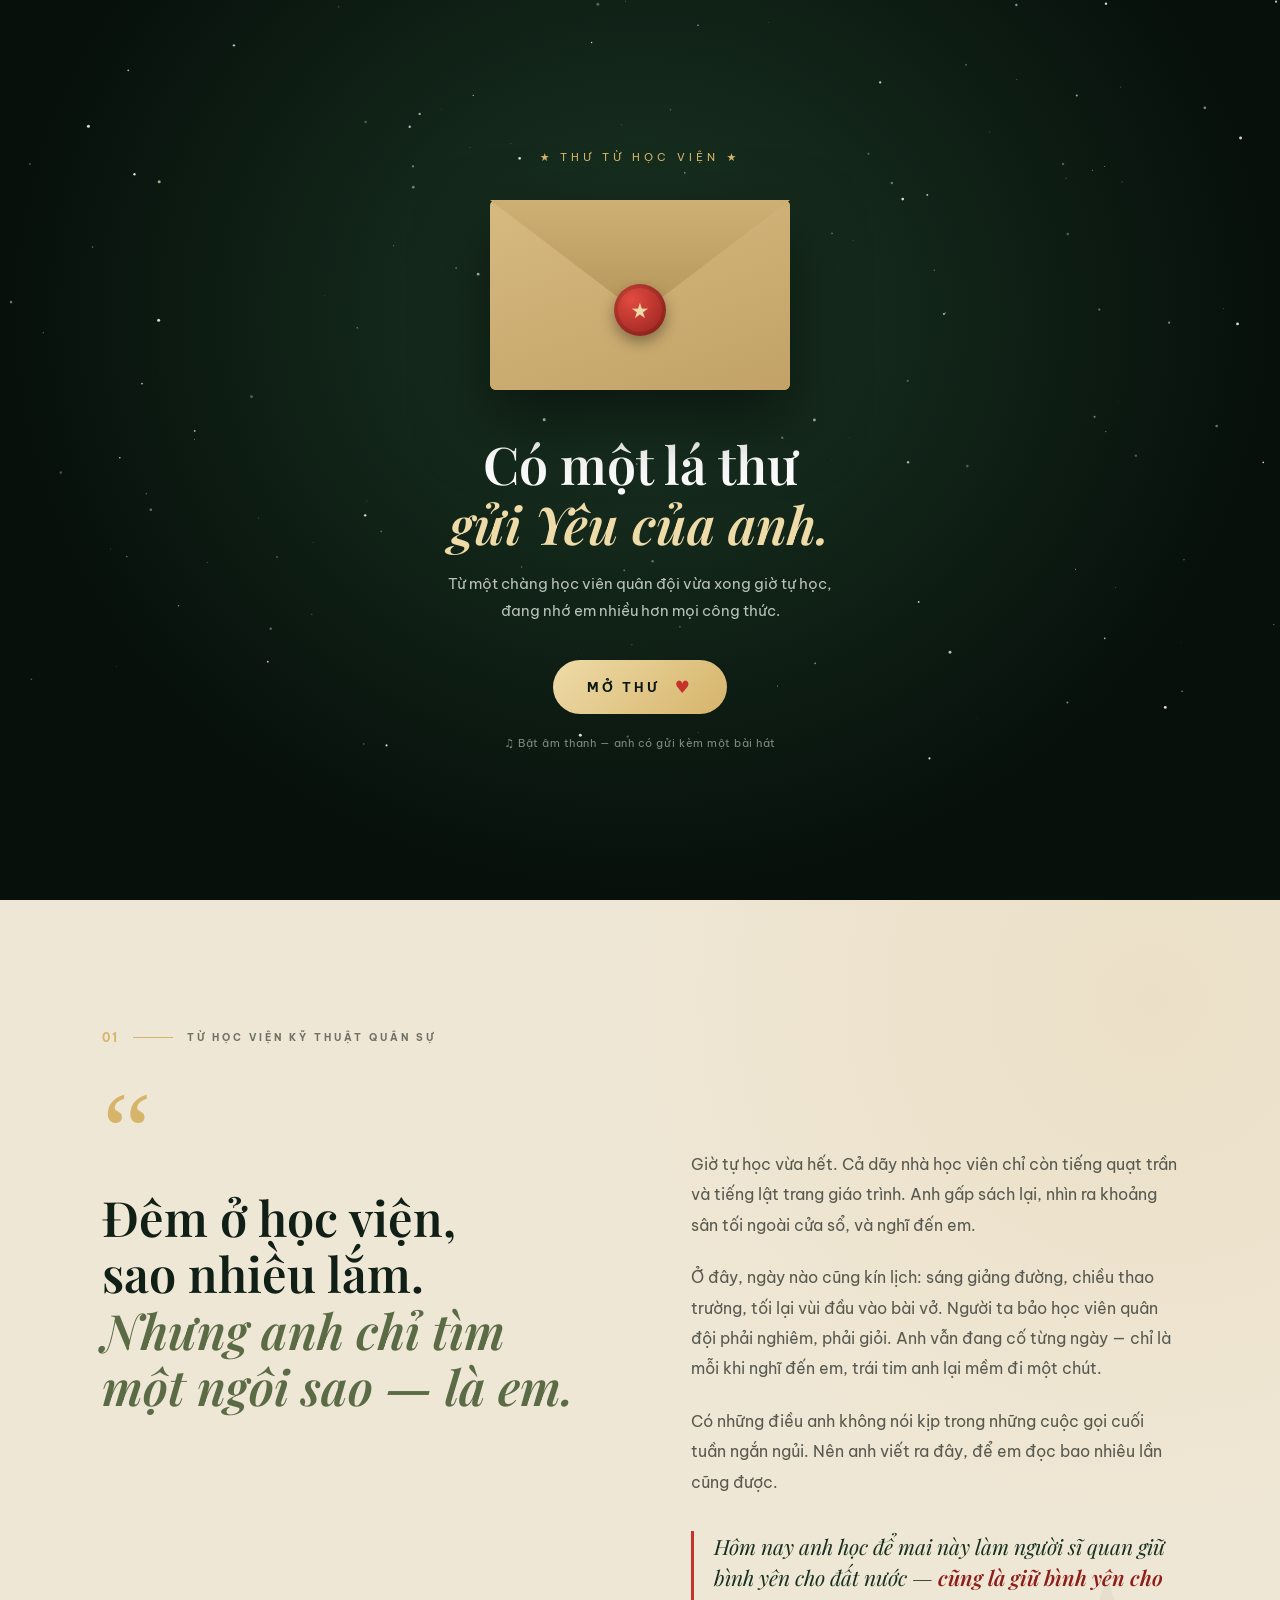
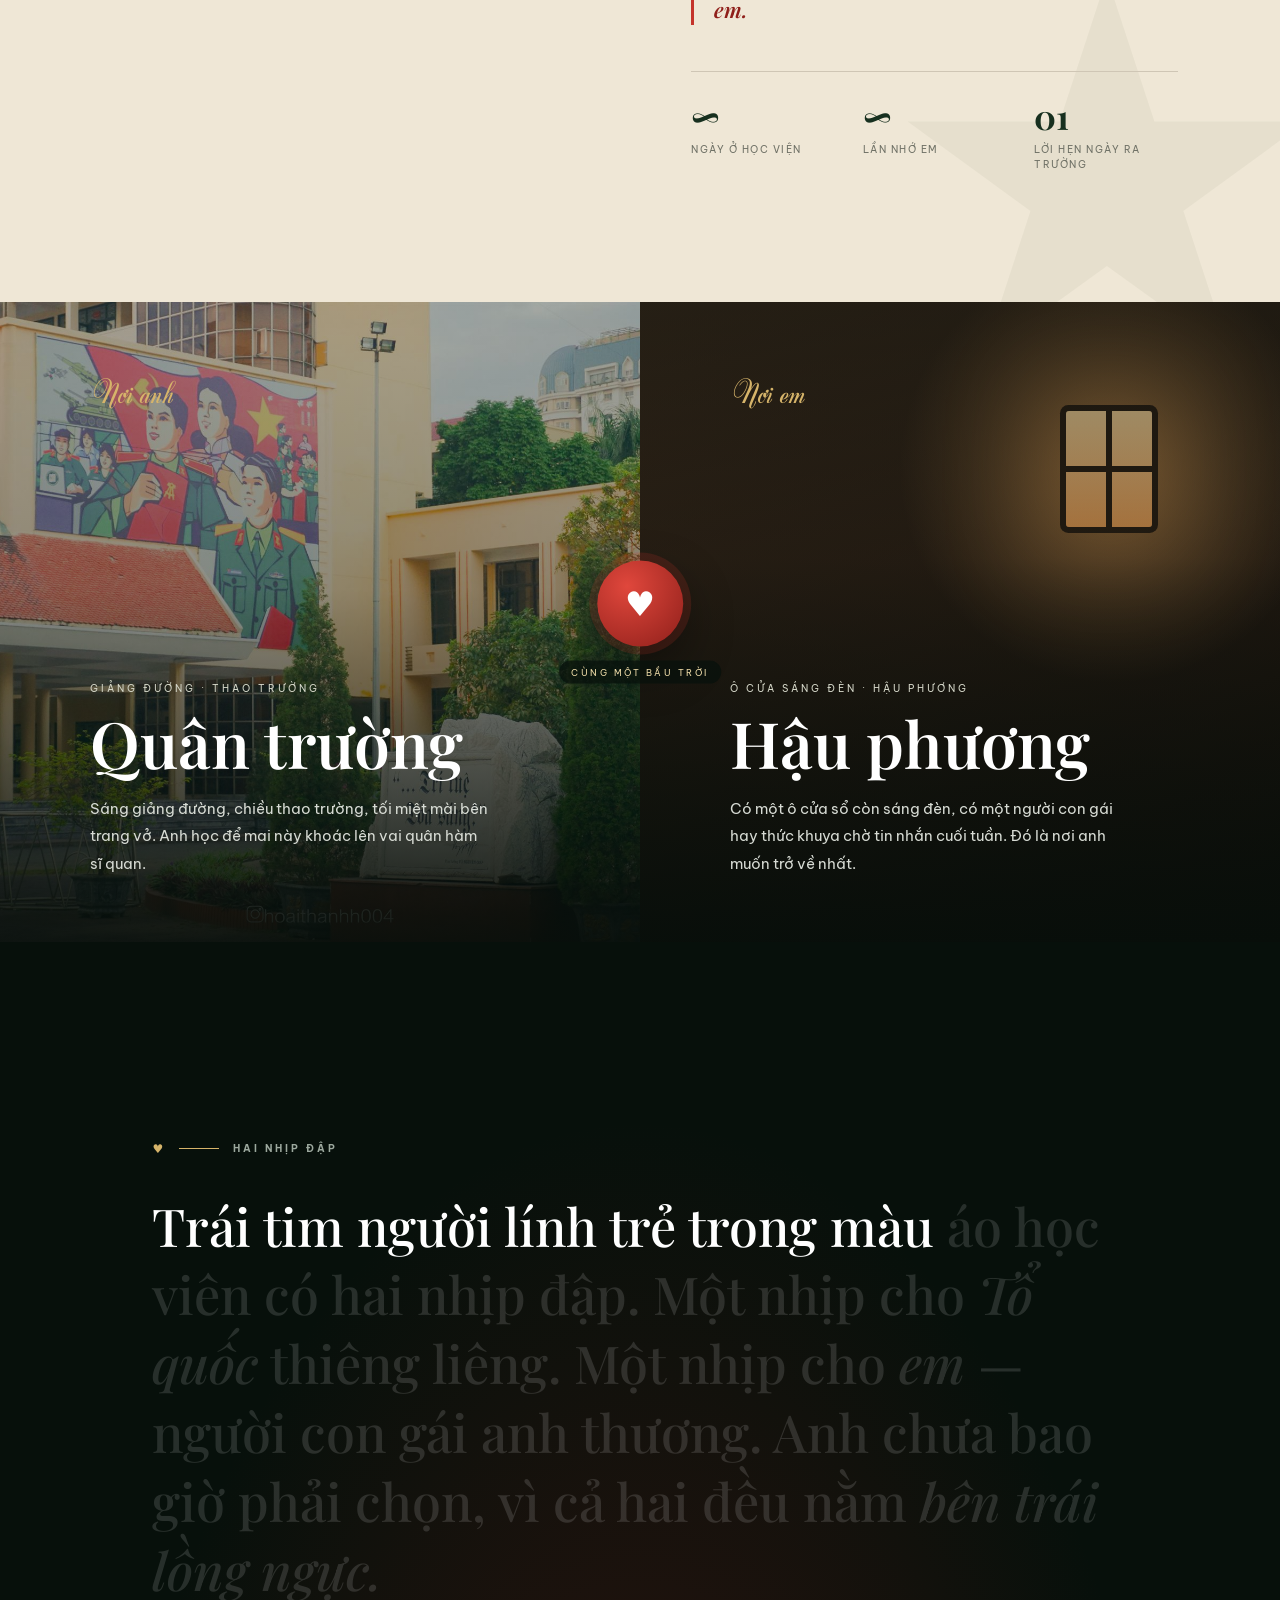
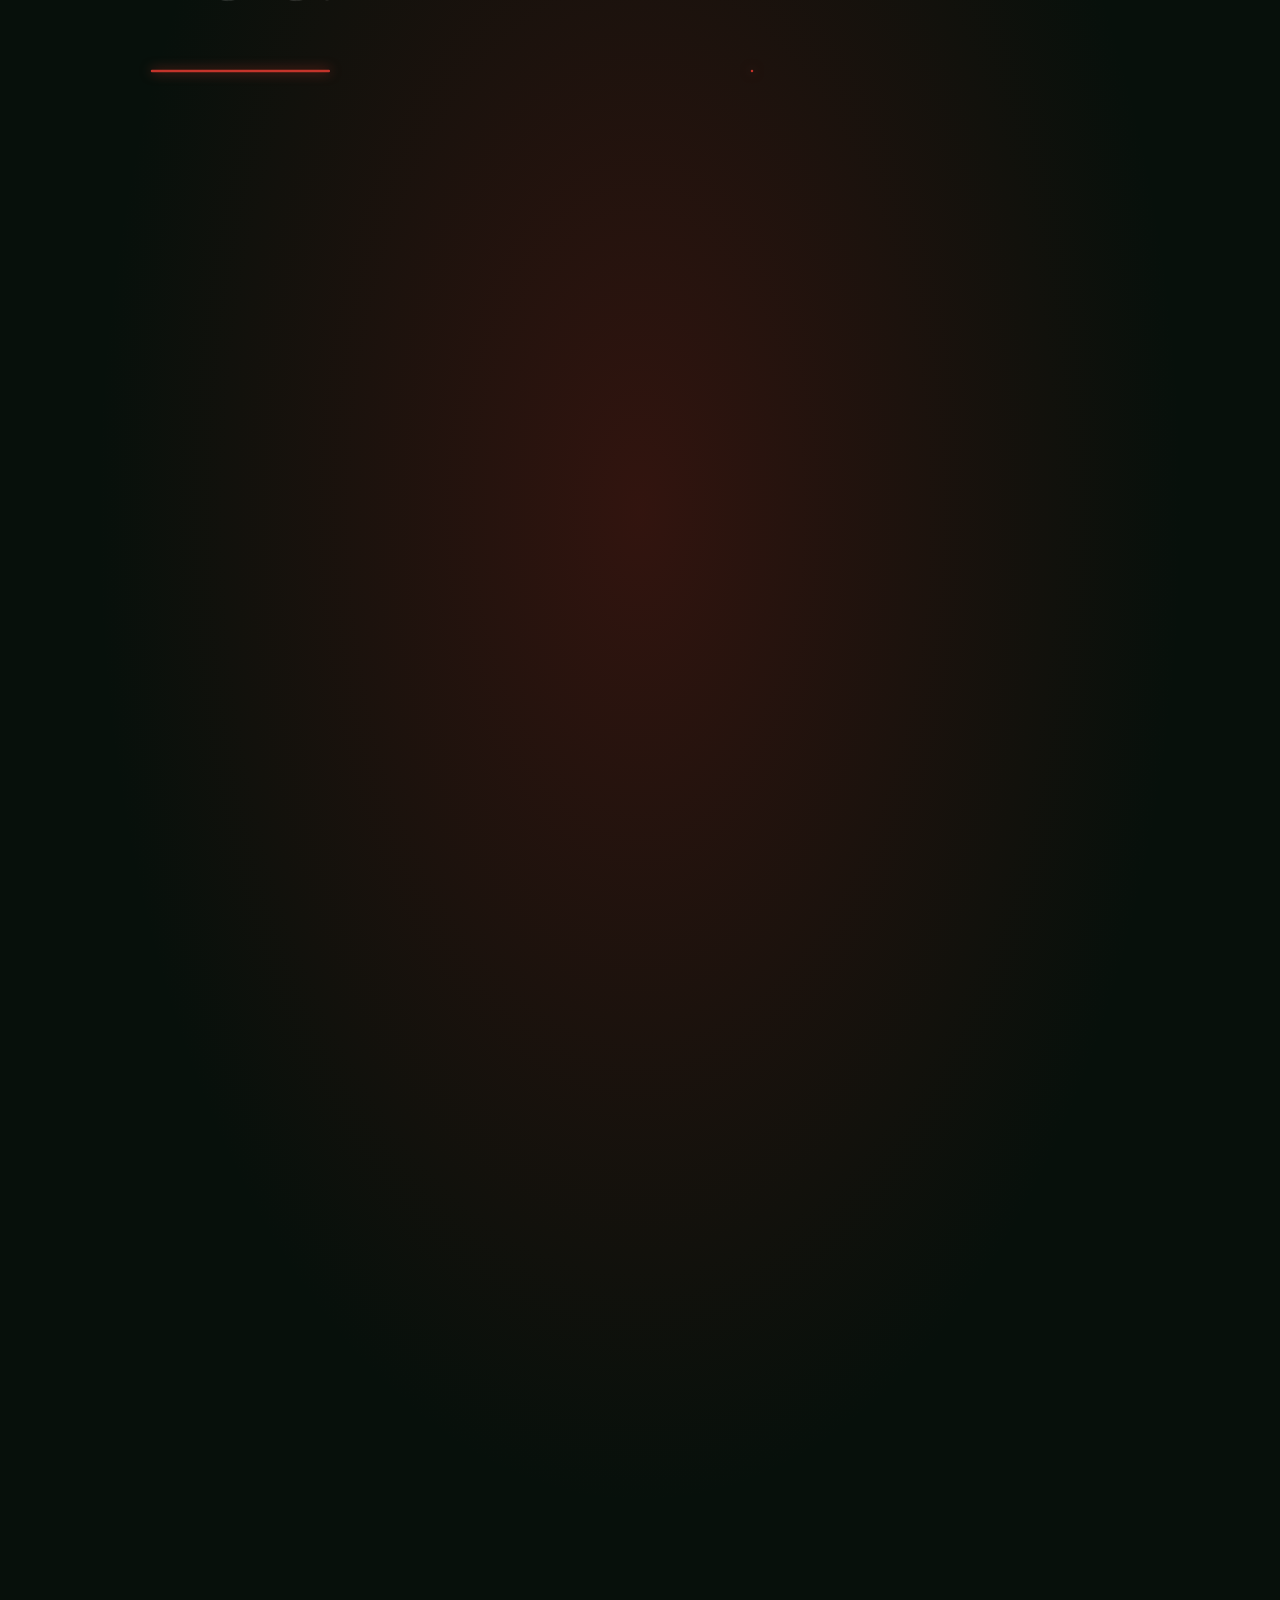
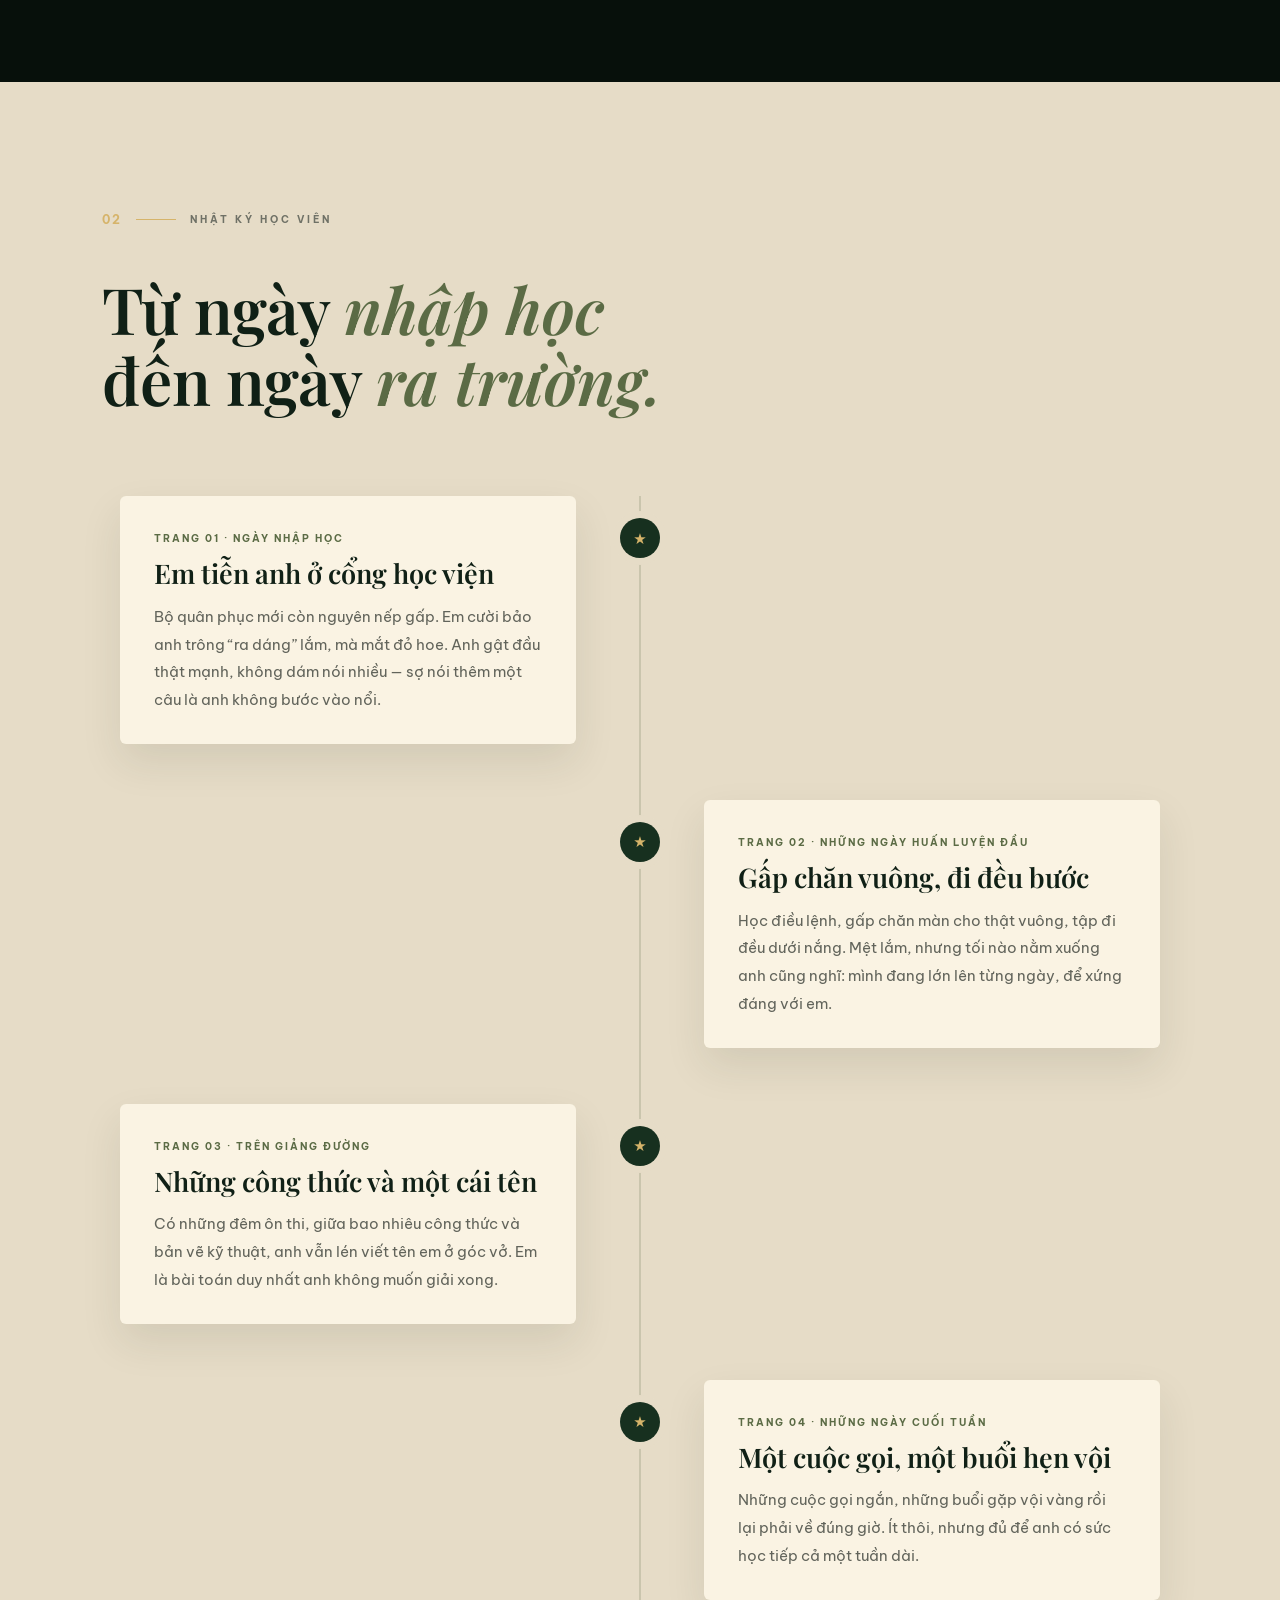
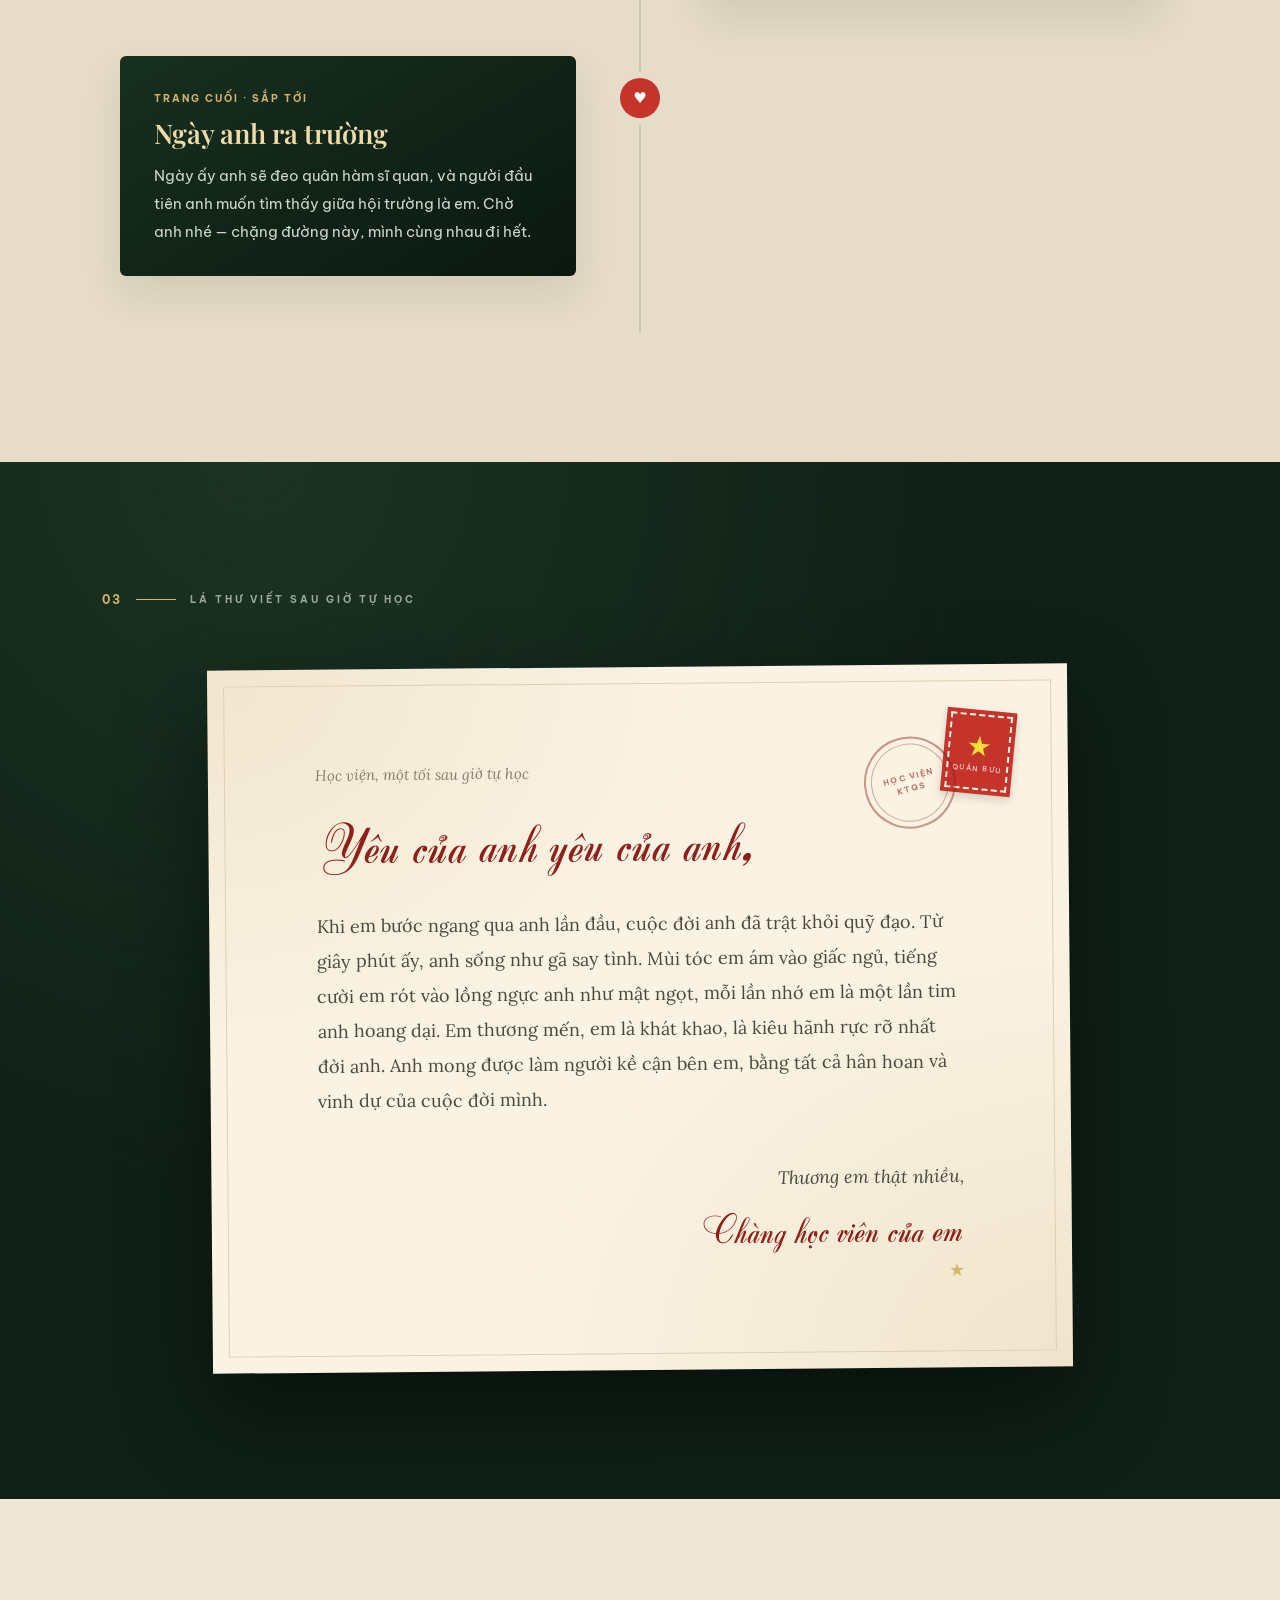
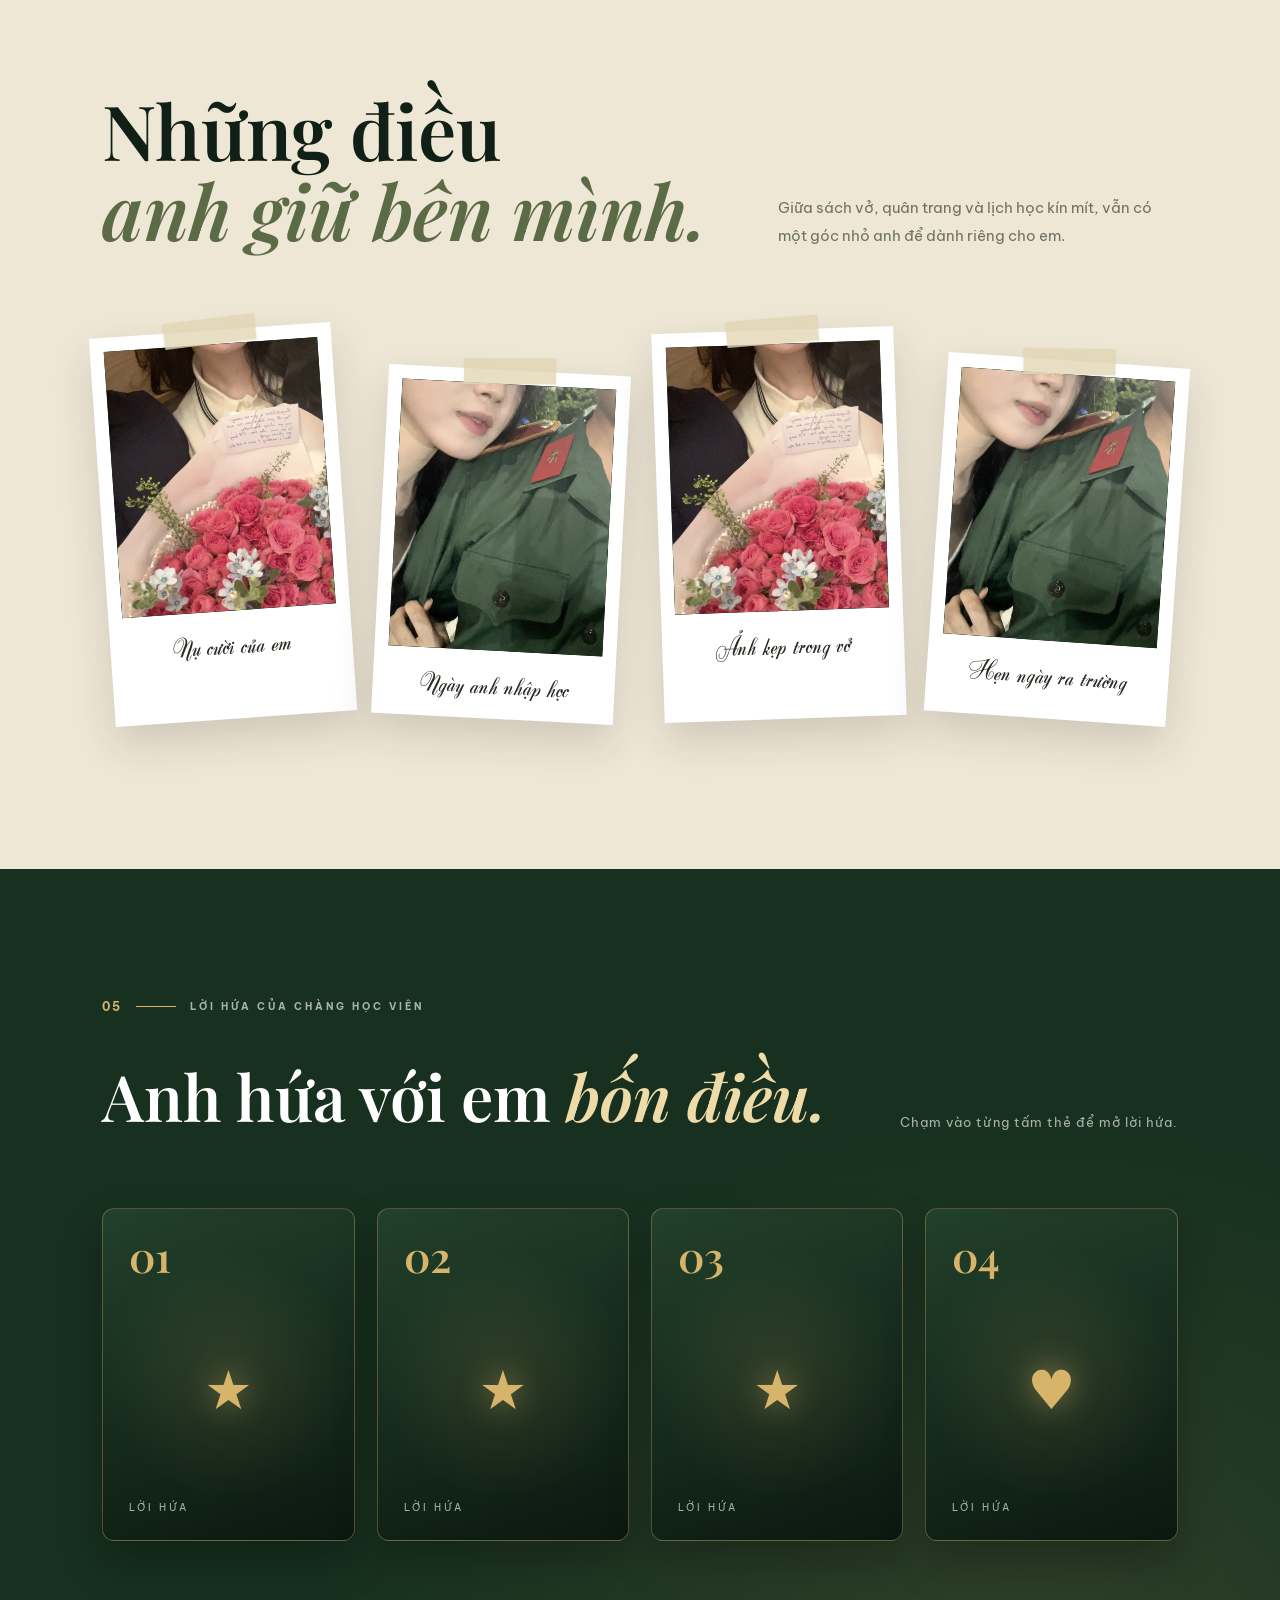
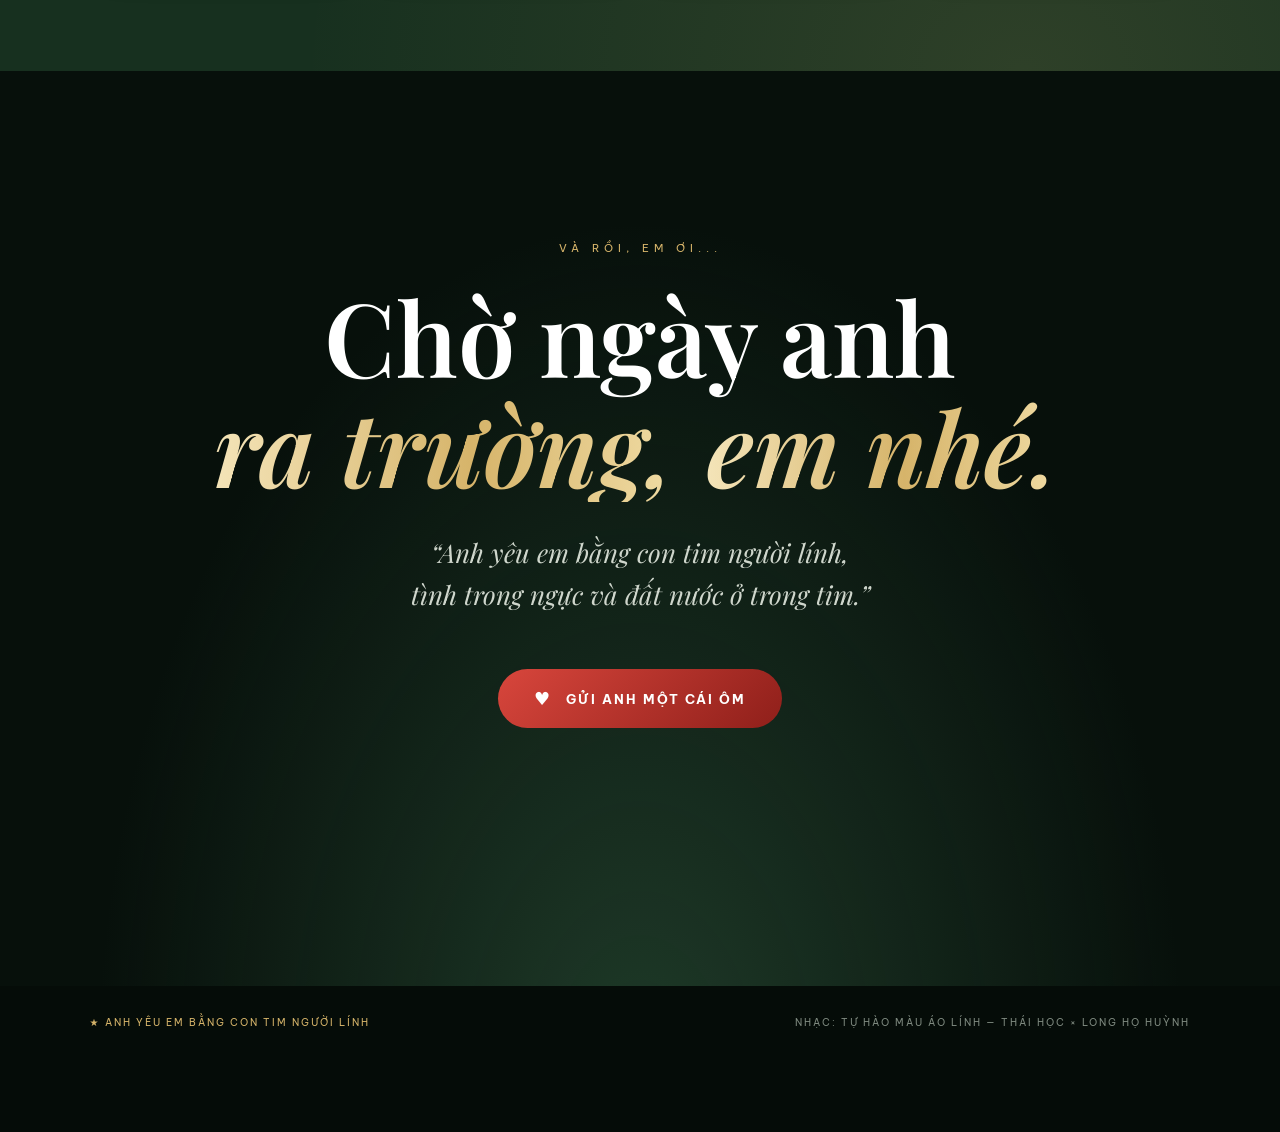
==== xuandong/index.html @ 485ab42e "Tạo trang xuandong" ====
<!DOCTYPE html>
<html lang="vi">

<head>
    <meta charset="UTF-8">
    <meta name="viewport" content="width=device-width, initial-scale=1.0, viewport-fit=cover">
    <meta name="theme-color" content="#07100b">
    <title>Anh Yêu Em Bằng Con Tim Người Lính</title>
    <meta name="description" content="Lá thư của một học viên Học viện Kỹ thuật Quân sự gửi người con gái anh thương.">

    <link rel="preload" href="../fonts/utm-zirkon.woff2" as="font" type="font/woff2" crossorigin>

    <link rel="preconnect" href="https://fonts.googleapis.com">
    <link rel="preconnect" href="https://fonts.gstatic.com" crossorigin>
    <link href="https://fonts.googleapis.com/css2?family=Be+Vietnam+Pro:wght@300;400;500;600;700;800&family=Lora:ital,wght@0,400;0,500;1,400;1,500&family=Playfair+Display:ital,wght@0,500;0,600;0,700;1,500;1,600;1,700&display=swap" rel="stylesheet">

    <link rel="stylesheet" href="../style.css">
</head>


<body class="is-locked">

<!-- ================= MỞ THƯ (INTRO) ================= -->

<div class="intro" id="intro">

    <canvas class="stars" data-stars="140"></canvas>

    <div class="intro-inner">

        <p class="intro-kicker">★ THƯ TỪ HỌC VIỆN ★</p>

        <div class="envelope" id="envelope">
            <div class="envelope-back"></div>
            <div class="envelope-letter">
                <span>Gửi em,</span>
                <small>từ chàng học viên của em</small>
            </div>
            <div class="envelope-front"></div>
            <div class="envelope-flap"></div>
            <div class="envelope-seal">★</div>
        </div>

        <h1 class="intro-title">
            Có một lá thư<br>
            <em>gửi <span class="js-her-name">em</span>.</em>
        </h1>

        <p class="intro-text">
            Từ một chàng học viên quân đội vừa xong giờ tự học,
            đang nhớ em nhiều hơn mọi công thức.
        </p>

        <button class="intro-button" id="openLetter" type="button">
            <span>Mở thư</span>
            <i>♥</i>
        </button>

        <p class="intro-hint">♫ Bật âm thanh — anh có gửi kèm một bài hát</p>

    </div>

</div>


<!-- ================= NAVBAR ================= -->

<header class="navbar" id="navbar">

    <a href="#top" class="logo">
        <span class="logo-star">★</span>
        GỬI EM <small>·</small> TỪ HỌC VIỆN
    </a>

    <nav>
        <a href="#story">Nỗi nhớ</a>
        <a href="#diary">Nhật ký</a>
        <a href="#letter">Lá thư</a>
        <a href="#promise">Lời hứa</a>
    </nav>

</header>


<!-- ================= HERO ================= -->

<section class="hero" id="top">

    <canvas class="stars" data-stars="220" data-shooting="true"></canvas>

    <div class="hero-moon"></div>

    <div class="hero-content">

        <p class="hero-small reveal-hero">
            <span class="line"></span>
            THƯ CỦA MỘT HỌC VIÊN QUÂN ĐỘI · GỬI NGƯỜI ANH THƯƠNG
        </p>

        <h1 class="hero-title">
            <span class="reveal-hero">Anh yêu em</span>
            <span class="reveal-hero">bằng con tim</span>
            <span class="reveal-hero"><em>người lính.</em></span>
        </h1>

        <p class="hero-quote reveal-hero">
            Tình trong ngực, <b>và đất nước ở trong tim.</b>
        </p>

        <div class="hero-actions reveal-hero">

            <a href="#story" class="hero-button">
                ĐỌC TIẾP CÂU CHUYỆN
                <span>↓</span>
            </a>

            <div class="hero-days">
                <strong class="js-days">∞</strong>
                <span>ngày anh khoác<br>áo học viên</span>
            </div>

        </div>

    </div>

    <!-- Núi & lá cờ trên đỉnh -->
    <div class="hero-mountains">

        <svg class="mountain m-back" data-depth=".32" viewBox="0 0 1440 320" preserveAspectRatio="none" aria-hidden="true">
            <path d="M0 230 L120 170 L230 210 L360 120 L480 190 L600 140 L720 200 L860 90 L1000 180 L1120 130 L1260 190 L1440 140 L1440 320 L0 320 Z" />
        </svg>

        <svg class="mountain m-mid" data-depth=".18" viewBox="0 0 1440 320" preserveAspectRatio="none" aria-hidden="true">
            <path d="M0 260 L160 200 L300 250 L440 180 L560 230 L700 170 L820 220 L980 150 L1080 200 L1220 160 L1340 220 L1440 190 L1440 320 L0 320 Z" />
        </svg>

        <div class="flag-post" data-depth=".18" aria-hidden="true">
            <div class="flag"><span>★</span></div>
            <div class="pole"></div>
        </div>

        <svg class="mountain m-front" data-depth=".06" viewBox="0 0 1440 320" preserveAspectRatio="none" aria-hidden="true">
            <path d="M0 290 L200 250 L340 280 L520 230 L640 265 L780 215 L900 260 L1060 240 L1200 275 L1320 245 L1440 270 L1440 320 L0 320 Z" />
        </svg>

    </div>

    <div class="hero-scroll">
        CUỘN XUỐNG
        <div></div>
    </div>

</section>


<!-- ================= 01 · NỖI NHỚ ================= -->

<section class="story section" id="story">

    <div class="section-number" data-reveal>
        01 <span>TỪ HỌC VIỆN KỸ THUẬT QUÂN SỰ</span>
    </div>

    <div class="story-grid">

        <div class="story-title" data-reveal>

            <p class="quote">“</p>

            <h2>
                Đêm ở học viện,<br>
                sao nhiều lắm.<br>
                <em>Nhưng anh chỉ tìm một ngôi sao — là em.</em>
            </h2>

        </div>


        <div class="story-text" data-reveal>

            <p>
                Giờ tự học vừa hết. Cả dãy nhà học viên chỉ còn tiếng quạt trần
                và tiếng lật trang giáo trình. Anh gấp sách lại, nhìn ra khoảng sân
                tối ngoài cửa sổ, và nghĩ đến em.
            </p>

            <p>
                Ở đây, ngày nào cũng kín lịch: sáng giảng đường, chiều thao trường,
                tối lại vùi đầu vào bài vở. Người ta bảo học viên quân đội phải nghiêm,
                phải giỏi. Anh vẫn đang cố từng ngày — chỉ là mỗi khi nghĩ đến em,
                trái tim anh lại mềm đi một chút.
            </p>

            <p>
                Có những điều anh không nói kịp trong những cuộc gọi cuối tuần ngắn ngủi.
                Nên anh viết ra đây, để em đọc bao nhiêu lần cũng được.
            </p>

            <p class="highlight">
                Hôm nay anh học để mai này làm người sĩ quan giữ bình yên cho đất nước —
                <strong>cũng là giữ bình yên cho em.</strong>
            </p>

            <div class="story-stats">

                <div>
                    <strong class="js-days">∞</strong>
                    <span>NGÀY Ở HỌC VIỆN</span>
                </div>

                <div>
                    <strong>∞</strong>
                    <span>LẦN NHỚ EM</span>
                </div>

                <div class="js-countdown-box">
                    <strong class="js-countdown">01</strong>
                    <span class="js-countdown-label">LỜI HẸN NGÀY RA TRƯỜNG</span>
                </div>

            </div>

        </div>

    </div>

</section>


<!-- ================= HAI NƠI · MỘT LÒNG ================= -->

<section class="worlds">

    <div class="world cadet" data-reveal>

        <div class="world-number">Nơi anh</div>

        <div class="world-content">
            <span>GIẢNG ĐƯỜNG · THAO TRƯỜNG</span>
            <h2>Quân trường</h2>
            <p>
                Sáng giảng đường, chiều thao trường, tối miệt mài bên trang vở.
                Anh học để mai này khoác lên vai quân hàm sĩ quan.
            </p>
        </div>

    </div>


    <div class="worlds-heart" aria-hidden="true">
        <span>♥</span>
        <small>CÙNG MỘT BẦU TRỜI</small>
    </div>


    <div class="world home" data-reveal>

        <div class="world-number">Nơi em</div>

        <div class="world-content">
            <span>Ô CỬA SÁNG ĐÈN · HẬU PHƯƠNG</span>
            <h2>Hậu phương</h2>
            <p>
                Có một ô cửa sổ còn sáng đèn, có một người con gái hay thức khuya
                chờ tin nhắn cuối tuần. Đó là nơi anh muốn trở về nhất.
            </p>
        </div>

    </div>

</section>


<!-- ================= HAI NHỊP ĐẬP ================= -->

<section class="heartbeat" id="heartbeat">

    <div class="heartbeat-sticky">

        <div class="section-number light">
            ♥ <span>HAI NHỊP ĐẬP</span>
        </div>

        <p class="heartbeat-text" id="heartbeatText">
            Trái tim người lính trẻ trong màu áo học viên có hai nhịp đập.
            Một nhịp cho <em>Tổ quốc</em> thiêng liêng.
            Một nhịp cho <em>em</em> — người con gái anh thương.
            Anh chưa bao giờ phải chọn,
            vì cả hai đều nằm <em>bên trái lồng ngực.</em>
        </p>

        <div class="pulse-line" aria-hidden="true">
            <svg viewBox="0 0 600 60" preserveAspectRatio="none">
                <path pathLength="1000" d="M0 30 H210 L228 30 L242 6 L258 54 L274 16 L286 30 H600" />
            </svg>
        </div>

    </div>

</section>


<!-- ================= 02 · NHẬT KÝ ================= -->

<section class="diary section" id="diary">

    <div class="section-number" data-reveal>
        02 <span>NHẬT KÝ HỌC VIÊN</span>
    </div>

    <div class="diary-title" data-reveal>
        <h2>
            Từ ngày <em>nhập học</em><br>
            đến ngày <em>ra trường.</em>
        </h2>
    </div>


    <div class="diary-list">

        <div class="diary-line"><div class="diary-line-fill" id="diaryFill"></div></div>

        <article class="diary-item" data-reveal>
            <div class="diary-dot">★</div>
            <div class="diary-card">
                <span>TRANG 01 · NGÀY NHẬP HỌC</span>
                <h3>Em tiễn anh ở cổng học viện</h3>
                <p>
                    Bộ quân phục mới còn nguyên nếp gấp. Em cười bảo anh trông “ra dáng” lắm,
                    mà mắt đỏ hoe. Anh gật đầu thật mạnh, không dám nói nhiều —
                    sợ nói thêm một câu là anh không bước vào nổi.
                </p>
            </div>
        </article>

        <article class="diary-item" data-reveal>
            <div class="diary-dot">★</div>
            <div class="diary-card">
                <span>TRANG 02 · NHỮNG NGÀY HUẤN LUYỆN ĐẦU</span>
                <h3>Gấp chăn vuông, đi đều bước</h3>
                <p>
                    Học điều lệnh, gấp chăn màn cho thật vuông, tập đi đều dưới nắng.
                    Mệt lắm, nhưng tối nào nằm xuống anh cũng nghĩ:
                    mình đang lớn lên từng ngày, để xứng đáng với em.
                </p>
            </div>
        </article>

        <article class="diary-item" data-reveal>
            <div class="diary-dot">★</div>
            <div class="diary-card">
                <span>TRANG 03 · TRÊN GIẢNG ĐƯỜNG</span>
                <h3>Những công thức và một cái tên</h3>
                <p>
                    Có những đêm ôn thi, giữa bao nhiêu công thức và bản vẽ kỹ thuật,
                    anh vẫn lén viết tên em ở góc vở. Em là bài toán duy nhất
                    anh không muốn giải xong.
                </p>
            </div>
        </article>

        <article class="diary-item" data-reveal>
            <div class="diary-dot">★</div>
            <div class="diary-card">
                <span>TRANG 04 · NHỮNG NGÀY CUỐI TUẦN</span>
                <h3>Một cuộc gọi, một buổi hẹn vội</h3>
                <p>
                    Những cuộc gọi ngắn, những buổi gặp vội vàng rồi lại phải về đúng giờ.
                    Ít thôi, nhưng đủ để anh có sức học tiếp cả một tuần dài.
                </p>
            </div>
        </article>

        <article class="diary-item future" data-reveal>
            <div class="diary-dot">♥</div>
            <div class="diary-card">
                <span>TRANG CUỐI · SẮP TỚI</span>
                <h3>Ngày anh ra trường</h3>
                <p>
                    Ngày ấy anh sẽ đeo quân hàm sĩ quan, và người đầu tiên anh muốn tìm
                    thấy giữa hội trường là em. Chờ anh nhé — chặng đường này,
                    mình cùng nhau đi hết.
                </p>
            </div>
        </article>

    </div>

</section>


<!-- ================= 03 · LÁ THƯ ================= -->

<section class="letter section" id="letter">

    <div class="section-number light" data-reveal>
        03 <span>LÁ THƯ VIẾT SAU GIỜ TỰ HỌC</span>
    </div>


    <div class="letter-wrapper">

        <div class="letter-paper" data-reveal>

            <div class="stamp">
                <b>★</b>
                <small>QUÂN BƯU</small>
            </div>

            <div class="postmark">
                <span>HỌC VIỆN<br>KTQS</span>
            </div>

            <p class="letter-date">Học viện, một tối sau giờ tự học</p>

            <h2 class="letter-greeting">
                <span class="js-greeting">Em yêu của anh,</span>
            </h2>


            <div class="letter-content"><p>Khi em bước ngang qua anh lần đầu, cuộc đời anh đã trật khỏi quỹ đạo. Từ giây phút ấy, anh sống như gã say tình. Mùi tóc em ám vào giấc ngủ, tiếng cười em rót vào lồng ngực anh như mật ngọt, mỗi lần nhớ em là một lần tim anh hoang dại. Em thương mến, em là khát khao, là kiêu hãnh rực rỡ nhất đời anh. Anh mong được làm người kề cận bên em, bằng tất cả hân hoan và vinh dự của cuộc đời mình.</p><div class="signature">
                    <span>Thương em thật nhiều,</span>
                    <strong class="js-his-name">Chàng học viên của em</strong>
                    <i>★</i>
                </div>

            </div>

        </div>

    </div>

</section>


<!-- ================= 04 · KỶ NIỆM ================= -->

<section class="memory section" id="memory">

    <div class="section-number" data-reveal>
        04 <span>KẸP TRONG CUỐN GIÁO TRÌNH</span>
    </div>


    <div class="memory-heading" data-reveal>

        <h2>
            Những điều<br>
            <em>anh giữ bên mình.</em>
        </h2>

        <p>
            Giữa sách vở, quân trang và lịch học kín mít,
            vẫn có một góc nhỏ anh để dành riêng cho em.
        </p>

    </div>


    <div class="gallery">

        <figure class="polaroid" data-reveal>
            <div class="polaroid-photo">
                <img src="a1-g5mg.webp" alt="Nụ cười của em">
                <div class="polaroid-empty"><span>♥</span><small>KỶ NIỆM 01</small></div>
            </div>
            <figcaption>Nụ cười của em</figcaption>
        </figure>

        <figure class="polaroid" data-reveal>
            <div class="polaroid-photo">
                <img src="a2-jgxd.webp" alt="Ngày em tiễn anh nhập học">
                <div class="polaroid-empty"><span>★</span><small>KỶ NIỆM 02</small></div>
            </div>
            <figcaption>Ngày anh nhập học</figcaption>
        </figure>

        <figure class="polaroid" data-reveal>
            <div class="polaroid-photo">
                <img src="a3-gxfy.webp" alt="Tấm ảnh kẹp trong vở">
                <div class="polaroid-empty"><span>♥</span><small>KỶ NIỆM 03</small></div>
            </div>
            <figcaption>Ảnh kẹp trong vở</figcaption>
        </figure>

        <figure class="polaroid" data-reveal>
            <div class="polaroid-photo">
                <img src="a4-dt8h.webp" alt="Hẹn ngày ra trường">
                <div class="polaroid-empty"><span>★</span><small>KỶ NIỆM 04</small></div>
            </div>
            <figcaption>Hẹn ngày ra trường</figcaption>
        </figure>

    </div>

</section>


<!-- ================= 05 · LỜI HỨA ================= -->

<section class="promise section" id="promise">

    <div class="section-number" data-reveal>
        05 <span>LỜI HỨA CỦA CHÀNG HỌC VIÊN</span>
    </div>

    <div class="promise-heading" data-reveal>
        <h2>Anh hứa với em <em>bốn điều.</em></h2>
        <p>Chạm vào từng tấm thẻ để mở lời hứa.</p>
    </div>


    <div class="promise-grid">

        <button class="promise-card" type="button" data-reveal>
            <div class="promise-inner">
                <div class="promise-front">
                    <b>01</b>
                    <span>★</span>
                    <small>LỜI HỨA</small>
                </div>
                <div class="promise-back">
                    <p>Thương yêu em.</p>
                </div>
            </div>
        </button>

        <button class="promise-card" type="button" data-reveal>
            <div class="promise-inner">
                <div class="promise-front">
                    <b>02</b>
                    <span>★</span>
                    <small>LỜI HỨA</small>
                </div>
                <div class="promise-back">
                    <p>Trân trọng em.</p>
                </div>
            </div>
        </button>

        <button class="promise-card" type="button" data-reveal>
            <div class="promise-inner">
                <div class="promise-front">
                    <b>03</b>
                    <span>★</span>
                    <small>LỜI HỨA</small>
                </div>
                <div class="promise-back">
                    <p>Bên cạnh em.</p>
                </div>
            </div>
        </button>

        <button class="promise-card" type="button" data-reveal>
            <div class="promise-inner">
                <div class="promise-front">
                    <b>04</b>
                    <span>♥</span>
                    <small>LỜI HỨA</small>
                </div>
                <div class="promise-back">
                    <p>Không dối lừa.</p>
                </div>
            </div>
        </button>

    </div>

</section>


<!-- ================= FINAL ================= -->

<section class="final" id="final">

    <canvas class="stars" data-stars="160" data-shooting="true"></canvas>

    <div class="final-content">

        <p class="final-kicker" data-reveal>VÀ RỒI, EM ƠI...</p>

        <h2 data-reveal>
            Chờ ngày anh<br>
            <em>ra trường,</em> <em>em nhé.</em>
        </h2>

        <p class="final-quote" data-reveal>
            “Anh yêu em bằng con tim người lính,<br>
            tình trong ngực và đất nước ở trong tim.”
        </p>

        <button class="hug-button" id="hugButton" type="button" data-reveal>
            <span class="hug-heart">♥</span>
            <span class="hug-label">Gửi anh một cái ôm</span>
        </button>

        <p class="hug-count" id="hugCount"></p>

    </div>

</section>


<!-- ================= FOOTER ================= -->

<footer>
    <div>★ ANH YÊU EM BẰNG CON TIM NGƯỜI LÍNH</div>
    <div>NHẠC: TỰ HÀO MÀU ÁO LÍNH — THÁI HỌC × LONG HỌ HUỲNH</div>
</footer>


<!-- ================= MÁY PHÁT NHẠC ================= -->

<div class="player" id="player">

    <button class="player-disc" id="playerToggle" type="button" aria-label="Bật / tắt nhạc">
        <span class="disc"><b>★</b></span>
        <span class="player-icon" id="playerIcon">▶</span>
    </button>

    <div class="player-info">
        <strong>Tự Hào Màu Áo Lính</strong>
        <span>Thái Học × Long Họ Huỳnh</span>
    </div>

    <div class="player-bars" aria-hidden="true">
        <i></i><i></i><i></i><i></i>
    </div>

</div>

<audio id="backgroundMusic" loop preload="auto" playsinline>
    <source src="../music/tu-hao-mau-ao-linh.mp3" type="audio/mpeg">
</audio>


<!-- ================= XEM ẢNH ================= -->

<div class="lightbox" id="lightbox">
    <img src="" alt="">
    <button type="button" aria-label="Đóng">×</button>
</div>


<script src="script.js"></script>

</body>

</html>
---- style.css ----
/* ================= FONT ================= */

@font-face {
    font-family: "UTM Zirkon";
    src:
        url("fonts/utm-zirkon.woff2") format("woff2"),
        url("fonts/utm-zirkon.ttf") format("truetype");
    font-display: swap;
}



:root {

    --night: #07100b;
    --green-950: #0b1810;
    --green-900: #102016;
    --green-800: #17301f;
    --green-700: #22402b;
    --olive: #5b6b45;
    --olive-light: #8a9a6a;

    --gold: #d6b46a;
    --gold-light: #eedba8;

    --red: #c4342b;
    --red-deep: #8f1f1a;

    --cream: #efe7d6;
    --cream-dark: #e6dcc7;
    --paper: #faf3e3;

    --ink: #2a2b24;
    --muted: #6f7166;

    --serif: "Playfair Display", Georgia, serif;
    --sans: "Be Vietnam Pro", system-ui, -apple-system, sans-serif;
    --hand: "UTM Zirkon", "Lora", Georgia, cursive;
    --letter: "Lora", Georgia, serif;

    /* --vh do script.js tính theo chiều cao THỰC của màn hình
       (100vh trên iPhone bị tính cả phần thanh công cụ nên hay cắt nội dung) */
    --screen: calc(var(--vh, 1vh) * 100);

    --nav-h: 72px;
    --gutter: 8vw;

    --safe-top: env(safe-area-inset-top, 0px);
    --safe-bottom: env(safe-area-inset-bottom, 0px);
    --safe-left: env(safe-area-inset-left, 0px);
    --safe-right: env(safe-area-inset-right, 0px);
}


* {
    margin: 0;
    padding: 0;
    box-sizing: border-box;
}


html {
    scroll-behavior: smooth;
    -webkit-text-size-adjust: 100%;
    text-size-adjust: 100%;
    overflow-x: hidden;
}


body {
    font-family: var(--sans);
    background: var(--night);
    color: var(--ink);
    overflow-x: hidden;
    -webkit-font-smoothing: antialiased;
    overflow-wrap: break-word;
}


@supports (overflow: clip) {
    html,
    body {
        overflow-x: clip;
    }
}


body.is-locked {
    overflow: hidden;
}


a {
    text-decoration: none;
    color: inherit;
}


button {
    font-family: inherit;
    -webkit-tap-highlight-color: transparent;
}


img {
    max-width: 100%;
}


section {
    scroll-margin-top: var(--nav-h);
}


canvas.stars {
    position: absolute;
    top: 0;
    left: 0;
    width: 100%;
    height: 100%;
    pointer-events: none;
}



/* ================= HIỆU ỨNG XUẤT HIỆN ================= */

[data-reveal] {
    opacity: 0;
    translate: 0 40px;
    transition:
        opacity 1s ease var(--delay, 0s),
        translate 1s cubic-bezier(.2, .7, .2, 1) var(--delay, 0s);
}


[data-reveal].visible {
    opacity: 1;
    translate: 0 0;
}


.reveal-hero {
    opacity: 0;
    translate: 0 30px;
    transition:
        opacity 1.2s ease var(--d, 0s),
        translate 1.2s cubic-bezier(.2, .7, .2, 1) var(--d, 0s);
}


body.is-ready .reveal-hero {
    opacity: 1;
    translate: 0 0;
}



/* ================= MỞ THƯ (INTRO) ================= */

.intro {
    position: fixed;
    top: 0;
    left: 0;
    right: 0;
    bottom: 0;
    z-index: 1000;
    overflow-x: hidden;
    overflow-y: auto;
    -webkit-overflow-scrolling: touch;
    overscroll-behavior: contain;
    text-align: center;
    color: white;
    background:
        radial-gradient(ellipse at 50% 35%, #1b3624 0%, var(--night) 70%);
    transition:
        opacity 1.1s ease,
        visibility 1.1s ease;
}


.intro canvas.stars {
    position: fixed;
}


.intro.hide {
    opacity: 0;
    visibility: hidden;
}


.intro-inner {
    position: relative;
    z-index: 2;
    min-height: 100%;
    display: flex;
    flex-direction: column;
    align-items: center;
    justify-content: center;
    padding:
        calc(20px + var(--safe-top))
        calc(20px + var(--safe-right))
        calc(20px + var(--safe-bottom))
        calc(20px + var(--safe-left));
    transition: transform 1.4s ease;
}


.intro.hide .intro-inner {
    transform: scale(1.08);
}


.intro-kicker {
    font-size: 11px;
    letter-spacing: 4px;
    color: var(--gold);
    margin-bottom: clamp(16px, calc(var(--vh, 1vh) * 4), 38px);
}


.envelope {
    --env-w: min(300px, 72vw, calc(var(--vh, 1vh) * 46));
    position: relative;
    flex-shrink: 0;
    width: var(--env-w);
    height: calc(var(--env-w) * .633);
    margin-bottom: clamp(20px, calc(var(--vh, 1vh) * 5), 44px);
    -webkit-perspective: 900px;
    perspective: 900px;
    animation: floaty 4s ease-in-out infinite;
}


.envelope-back {
    position: absolute;
    top: 0;
    left: 0;
    right: 0;
    bottom: 0;
    border-radius: 6px;
    background: #b39257;
    box-shadow: 0 30px 70px rgba(0, 0, 0, .55);
}


.envelope-letter {
    position: absolute;
    left: 6%;
    right: 6%;
    top: 7%;
    height: 86%;
    z-index: 2;
    display: flex;
    flex-direction: column;
    align-items: center;
    padding-top: 9%;
    border-radius: 4px;
    background: var(--paper);
    color: var(--ink);
    transition: transform 1s cubic-bezier(.2, .8, .2, 1) .55s;
}


.envelope-letter span {
    font-family: var(--hand);
    font-size: clamp(28px, calc(var(--env-w) * .13), 40px);
    line-height: 1.2;
    color: var(--red-deep);
}


.envelope-letter small {
    margin-top: 2px;
    font-size: 9px;
    letter-spacing: 1.5px;
    text-transform: uppercase;
    color: var(--muted);
}


.envelope-front {
    position: absolute;
    top: 0;
    left: 0;
    right: 0;
    bottom: 0;
    z-index: 3;
    border-radius: 6px;
    background: linear-gradient(160deg, #d6ba80, #c2a266);
    -webkit-clip-path: polygon(0 0, 50% 54%, 100% 0, 100% 100%, 0 100%);
    clip-path: polygon(0 0, 50% 54%, 100% 0, 100% 100%, 0 100%);
}


.envelope-flap {
    position: absolute;
    left: 0;
    right: 0;
    top: 0;
    height: 60%;
    z-index: 4;
    background: linear-gradient(180deg, #cdb074, #b6965a);
    -webkit-clip-path: polygon(0 0, 100% 0, 50% 100%);
    clip-path: polygon(0 0, 100% 0, 50% 100%);
    transform-origin: top;
    transition:
        transform .8s ease,
        z-index 0s linear .4s;
}


.envelope-seal {
    position: absolute;
    left: 50%;
    top: 58%;
    z-index: 5;
    width: 52px;
    height: 52px;
    display: flex;
    align-items: center;
    justify-content: center;
    border-radius: 50%;
    transform: translate(-50%, -50%);
    font-size: 21px;
    color: var(--gold-light);
    background: radial-gradient(circle at 35% 30%, #e24b40, var(--red-deep));
    box-shadow:
        0 6px 14px rgba(0, 0, 0, .35),
        inset 0 0 0 4px rgba(0, 0, 0, .12);
    transition:
        opacity .4s ease,
        transform .4s ease;
}


.intro.opening .envelope {
    animation: none;
}


.intro.opening .envelope-seal {
    opacity: 0;
    transform: translate(-50%, -50%) scale(.5);
}


.intro.opening .envelope-flap {
    transform: rotateX(180deg);
    z-index: 1;
}


.intro.opening .envelope-letter {
    transform: translateY(-58%);
}


.intro-title {
    font-family: var(--serif);
    font-weight: 600;
    font-size: clamp(30px, 5vw, 52px);
    line-height: 1.15;
}


.intro-title em {
    color: var(--gold-light);
}


.intro-text {
    max-width: 420px;
    margin-top: clamp(10px, calc(var(--vh, 1vh) * 2), 18px);
    font-size: 15px;
    line-height: 1.75;
    color: #b9c3b8;
}


.intro-button {
    margin-top: clamp(18px, calc(var(--vh, 1vh) * 4), 36px);
    display: inline-flex;
    align-items: center;
    padding: 16px 34px;
    border: 0;
    border-radius: 60px;
    cursor: pointer;
    font-size: 13px;
    font-weight: 700;
    letter-spacing: 3px;
    text-transform: uppercase;
    color: var(--green-950);
    background: linear-gradient(135deg, var(--gold-light), var(--gold));
    box-shadow: 0 0 0 0 rgba(214, 180, 106, .5);
    animation: ring 2.4s ease-out infinite;
    transition: transform .3s ease;
}


.intro-button:hover {
    transform: translateY(-3px) scale(1.03);
}


.intro-button i {
    margin-left: 14px;
    font-style: normal;
    color: var(--red);
    font-size: 17px;
    animation: beat 1.2s ease-in-out infinite;
}


.intro-hint {
    margin-top: clamp(12px, calc(var(--vh, 1vh) * 2.5), 22px);
    font-size: 11px;
    letter-spacing: .5px;
    color: #7e8b80;
}


@keyframes floaty {
    0%, 100% { transform: translateY(0) rotate(-1deg); }
    50% { transform: translateY(-10px) rotate(1deg); }
}


@keyframes ring {
    0% { box-shadow: 0 0 0 0 rgba(214, 180, 106, .5); }
    100% { box-shadow: 0 0 0 20px rgba(214, 180, 106, 0); }
}


@keyframes beat {
    0%, 100% { transform: scale(1); }
    15% { transform: scale(1.3); }
    30% { transform: scale(1); }
    45% { transform: scale(1.2); }
}



/* ================= NAVBAR ================= */

.navbar {
    position: fixed;
    top: 0;
    left: 0;
    right: 0;
    z-index: 100;
    height: calc(var(--nav-h) + var(--safe-top));
    padding:
        var(--safe-top)
        max(6vw, var(--safe-right))
        0
        max(6vw, var(--safe-left));
    display: flex;
    align-items: center;
    justify-content: space-between;
    color: white;
    transform: translateY(-100%);
    transition:
        background .4s ease,
        transform .8s ease .4s;
}


body.is-ready .navbar {
    transform: none;
}


.navbar.scrolled {
    background: rgba(7, 16, 11, .86);
    -webkit-backdrop-filter: blur(14px);
    backdrop-filter: blur(14px);
    border-bottom: 1px solid rgba(214, 180, 106, .12);
}


.logo {
    font-size: 11px;
    font-weight: 800;
    letter-spacing: 2px;
    white-space: nowrap;
}


.logo-star {
    color: var(--gold);
    margin-right: 8px;
}


.logo small {
    color: var(--gold);
    margin: 0 6px;
    font-size: 12px;
}


nav {
    display: flex;
    font-size: 12px;
    letter-spacing: .8px;
    color: #d6ddd5;
}


nav a {
    position: relative;
    margin-left: 36px;
    padding: 6px 0;
    transition: color .3s ease;
}


nav a::after {
    content: "";
    position: absolute;
    left: 0;
    right: 100%;
    bottom: 0;
    height: 1px;
    background: var(--gold);
    transition: right .35s ease;
}


nav a:hover {
    color: var(--gold);
}


nav a:hover::after {
    right: 0;
}



/* ================= HERO ================= */

.hero {
    --mount-h: clamp(170px, calc(var(--vh, 1vh) * 34), 340px);
    position: relative;
    min-height: var(--screen);
    display: flex;
    align-items: center;
    padding:
        calc(var(--nav-h) + var(--safe-top) + 40px)
        max(var(--gutter), var(--safe-right))
        calc(var(--mount-h) * .62)
        max(var(--gutter), var(--safe-left));
    overflow: hidden;
    color: white;
    background:
        radial-gradient(ellipse at 78% 18%, rgba(46, 86, 60, .45) 0%, transparent 50%),
        linear-gradient(180deg, #040906 0%, #0b1a11 55%, #15301f 100%);
}


.hero-moon {
    position: absolute;
    top: 15%;
    right: 13%;
    width: 110px;
    height: 110px;
    border-radius: 50%;
    background: radial-gradient(circle at 38% 38%, #fff8e3, #ecdcab 60%, #c9b37a);
    box-shadow:
        0 0 60px 18px rgba(238, 219, 168, .22),
        0 0 180px 70px rgba(238, 219, 168, .07);
    opacity: .92;
}


.hero-content {
    position: relative;
    z-index: 3;
    width: 100%;
    max-width: 880px;
}


.hero-small {
    display: flex;
    align-items: center;
    font-size: 11px;
    line-height: 1.6;
    letter-spacing: 3px;
    color: #c2cbc0;
}


.hero-small .line {
    flex-shrink: 0;
    width: 44px;
    height: 1px;
    margin-right: 14px;
    background: var(--gold);
}


.hero-title {
    font-family: var(--serif);
    font-weight: 600;
    font-size: clamp(46px, min(7.4vw, calc(var(--vh, 1vh) * 11.5)), 106px);
    line-height: 1.1;
    letter-spacing: -.5px;
    margin: 24px 0;
}


.hero-title > span {
    display: block;
}


.hero-title em {
    display: inline-block;
    padding-right: .1em;
    font-style: italic;
    color: var(--gold-light);
    background: linear-gradient(90deg, #f4e4b8, var(--gold) 55%, #f1dda6);
    -webkit-background-clip: text;
    background-clip: text;
    -webkit-text-fill-color: transparent;
}


.hero-quote {
    font-family: var(--serif);
    font-style: italic;
    font-size: clamp(18px, 2.2vw, 27px);
    line-height: 1.5;
    color: #d3dad1;
}


.hero-quote b {
    font-weight: 500;
    color: var(--gold-light);
}


.hero-actions {
    display: flex;
    flex-wrap: wrap;
    align-items: center;
    margin-top: 34px;
}


.hero-button {
    display: inline-flex;
    align-items: center;
    margin: 0 40px 16px 0;
    padding: 16px 24px;
    border: 1px solid rgba(214, 180, 106, .55);
    border-radius: 50px;
    font-size: 11px;
    font-weight: 600;
    letter-spacing: 2px;
    white-space: nowrap;
    transition: .35s ease;
}


.hero-button:hover {
    background: var(--gold);
    border-color: var(--gold);
    color: var(--green-950);
}


.hero-button span {
    margin-left: 22px;
    font-size: 16px;
    animation: bob 1.8s ease-in-out infinite;
}


.hero-days {
    display: flex;
    align-items: center;
    margin-bottom: 16px;
}


.hero-days strong {
    margin-right: 14px;
    font-family: var(--serif);
    font-size: 44px;
    font-weight: 600;
    color: var(--gold);
    line-height: 1;
}


.hero-days span {
    font-size: 11px;
    line-height: 1.5;
    letter-spacing: 1.5px;
    text-transform: uppercase;
    color: #9fab9f;
}


.hero-mountains {
    position: absolute;
    left: 0;
    right: 0;
    bottom: 0;
    height: var(--mount-h);
    z-index: 2;
    pointer-events: none;
}


.mountain {
    position: absolute;
    top: 0;
    left: 0;
    width: 100%;
    height: 100%;
    will-change: transform;
}


.m-back path {
    fill: #1b3726;
    opacity: .75;
}


.m-mid path {
    fill: #11271a;
}


.m-front path {
    fill: var(--green-950);
}


.flag-post {
    position: absolute;
    left: 68.05%;
    bottom: 53.1%;
    width: 60px;
    height: 78px;
    margin-left: -1px;
    will-change: transform;
}


.pole {
    position: absolute;
    left: 0;
    bottom: 0;
    width: 2px;
    height: 78px;
    background: linear-gradient(#e6d39f, #6f6241);
}


.flag {
    position: absolute;
    left: 2px;
    top: 2px;
    width: 44px;
    height: 29px;
    display: flex;
    align-items: center;
    justify-content: center;
    font-size: 15px;
    color: #ffdc3c;
    background: var(--red);
    transform-origin: left center;
    box-shadow: 0 0 24px rgba(196, 52, 43, .55);
    animation: wave 2.6s ease-in-out infinite;
}


.hero-scroll {
    position: absolute;
    right: 34px;
    bottom: 40px;
    z-index: 4;
    display: flex;
    flex-direction: column;
    align-items: center;
    font-size: 9px;
    letter-spacing: 3px;
    color: #aeb7ad;
    -webkit-writing-mode: vertical-rl;
    writing-mode: vertical-rl;
}


.hero-scroll div {
    width: 1px;
    height: 56px;
    margin-top: 14px;
    background: linear-gradient(var(--gold), transparent);
    animation: drip 2s ease-in-out infinite;
}


@keyframes wave {
    0%, 100% { transform: skewY(0) scaleX(1); }
    25% { transform: skewY(-5deg) scaleX(.95); }
    50% { transform: skewY(2deg) scaleX(.98); }
    75% { transform: skewY(-3deg) scaleX(.94); }
}


@keyframes bob {
    0%, 100% { transform: translateY(0); }
    50% { transform: translateY(4px); }
}


@keyframes drip {
    0% { transform: scaleY(0); transform-origin: top; }
    50% { transform: scaleY(1); transform-origin: top; }
    51% { transform: scaleY(1); transform-origin: bottom; }
    100% { transform: scaleY(0); transform-origin: bottom; }
}



/* ================= CHUNG ================= */

.section {
    position: relative;
    padding:
        130px
        max(var(--gutter), var(--safe-right))
        130px
        max(var(--gutter), var(--safe-left));
}


.section-number {
    display: flex;
    align-items: center;
    font-size: 12px;
    font-weight: 700;
    letter-spacing: 2px;
    color: var(--gold);
}


.section-number span {
    display: flex;
    align-items: center;
    margin-left: 14px;
    font-size: 10px;
    line-height: 1.5;
    letter-spacing: 3px;
    color: var(--muted);
}


.section-number span::before {
    content: "";
    flex-shrink: 0;
    width: 40px;
    height: 1px;
    margin-right: 14px;
    background: var(--gold);
}


.section-number.light span {
    color: #9ca89e;
}



/* ================= 01 · NỖI NHỚ ================= */

.story {
    overflow: hidden;
    background:
        radial-gradient(circle at 90% 10%, rgba(214, 180, 106, .14), transparent 40%),
        var(--cream);
}


.story::before {
    content: "★";
    position: absolute;
    right: -60px;
    bottom: -120px;
    font-size: 520px;
    line-height: 1;
    color: rgba(91, 107, 69, .06);
    pointer-events: none;
}


.story-grid {
    position: relative;
    display: grid;
    grid-template-columns: minmax(0, 1fr) minmax(0, 1fr);
    grid-column-gap: 8vw;
    margin-top: 64px;
}


.quote {
    font-family: Georgia, serif;
    font-size: 110px;
    line-height: .4;
    color: var(--gold);
}


.story h2 {
    font-family: var(--serif);
    font-weight: 600;
    font-size: clamp(32px, 3.8vw, 54px);
    line-height: 1.16;
    margin-top: 36px;
    color: var(--green-900);
}


.story h2 em {
    color: var(--olive);
    font-style: italic;
}


.story-text {
    padding-top: 40px;
    font-size: 16px;
    line-height: 1.9;
    color: #575950;
}


.story-text p {
    margin-bottom: 22px;
}


.story-text .highlight {
    margin: 34px 0 0;
    padding-left: 20px;
    border-left: 3px solid var(--red);
    font-family: var(--serif);
    font-style: italic;
    font-size: 21px;
    line-height: 1.5;
    color: var(--green-800);
}


.story-text .highlight strong {
    font-weight: 600;
    color: var(--red-deep);
}


.story-stats {
    display: grid;
    grid-template-columns: repeat(3, minmax(0, 1fr));
    grid-column-gap: 28px;
    margin-top: 46px;
    padding-top: 26px;
    border-top: 1px solid #cfc6b5;
}


.story-stats div {
    display: flex;
    flex-direction: column;
}


.story-stats strong {
    font-family: var(--serif);
    font-size: 34px;
    line-height: 1.1;
    color: var(--green-800);
}


.story-stats span {
    margin-top: 6px;
    font-size: 10px;
    line-height: 1.5;
    letter-spacing: 1.5px;
    color: var(--muted);
}



/* ================= HAI NƠI · MỘT LÒNG ================= */

.worlds {
    position: relative;
    display: grid;
    grid-template-columns: minmax(0, 1fr) minmax(0, 1fr);
    background: var(--night);
}


.world {
    position: relative;
    min-height: 640px;
    display: flex;
    flex-direction: column;
    justify-content: space-between;
    padding: 64px 7vw;
    overflow: hidden;
    color: white;
}


.world::before {
    content: "";
    position: absolute;
    top: 0;
    left: 0;
    right: 0;
    bottom: 0;
    z-index: 1;
    background: linear-gradient(0deg, rgba(7, 14, 10, .94) 0%, rgba(7, 14, 10, .3) 60%, rgba(7, 14, 10, .45) 100%);
}


.world > * {
    position: relative;
    z-index: 2;
}


/* Nơi anh: lưới bản vẽ kỹ thuật + ngôi sao */

.cadet {
    background-color: #182a1e;
    background-image:
        radial-gradient(ellipse at 30% 25%, rgba(214, 180, 106, .16), transparent 50%),
        linear-gradient(rgba(214, 180, 106, .09) 1px, transparent 1px),
        linear-gradient(90deg, rgba(214, 180, 106, .09) 1px, transparent 1px),
        linear-gradient(rgba(214, 180, 106, .04) 1px, transparent 1px),
        linear-gradient(90deg, rgba(214, 180, 106, .04) 1px, transparent 1px);
    background-size: cover, 80px 80px, 80px 80px, 16px 16px, 16px 16px;
    background-position: center, -1px -1px, -1px -1px, -1px -1px, -1px -1px;
}


.cadet::before {
    background: linear-gradient(0deg, rgba(7, 14, 10, .95) 0%, rgba(7, 14, 10, .45) 55%, rgba(7, 14, 10, .35) 100%);
}


.cadet::after {
    content: "★";
    position: absolute;
    right: -40px;
    top: 4%;
    z-index: 0;
    font-size: 340px;
    line-height: 1;
    color: rgba(214, 180, 106, .13);
}


.home {
    background:
        radial-gradient(circle at 74% 26%, rgba(255, 186, 104, .45), transparent 32%),
        linear-gradient(160deg, #3e2c1d, #170f0a);
}


.home::after {
    content: "";
    position: absolute;
    top: 17%;
    right: 20%;
    z-index: 0;
    width: 86px;
    height: 116px;
    border-radius: 3px;
    background:
        linear-gradient(90deg, transparent 47%, #2c1f14 47%, #2c1f14 53%, transparent 53%),
        linear-gradient(0deg, transparent 47%, #2c1f14 47%, #2c1f14 53%, transparent 53%),
        linear-gradient(#ffd99c, #eea055);
    box-shadow:
        0 0 0 6px #2c1f14,
        0 0 90px 30px rgba(255, 176, 90, .3);
    animation: flicker 6s ease-in-out infinite;
}


.world.has-photo {
    background: var(--photo) center / cover no-repeat;
}


.world.has-photo::after {
    display: none;
}


.world-number {
    font-family: var(--hand);
    font-size: 38px;
    line-height: 1.2;
    color: var(--gold);
}


.world-content span {
    font-size: 10px;
    letter-spacing: 3px;
    color: #d5d7c9;
}


.world-content h2 {
    font-family: var(--serif);
    font-weight: 600;
    font-size: clamp(40px, 5vw, 72px);
    line-height: 1.1;
    margin: 12px 0 16px;
}


.world-content p {
    max-width: 400px;
    font-size: 15px;
    line-height: 1.85;
    color: #d7dbd4;
}


.worlds-heart {
    position: absolute;
    left: 50%;
    top: 50%;
    z-index: 5;
    display: flex;
    flex-direction: column;
    align-items: center;
    transform: translate(-50%, -50%);
}


.worlds-heart span {
    width: 86px;
    height: 86px;
    display: flex;
    align-items: center;
    justify-content: center;
    border-radius: 50%;
    font-size: 34px;
    color: white;
    background: radial-gradient(circle at 35% 30%, #e0473c, var(--red-deep));
    box-shadow:
        0 0 0 8px rgba(196, 52, 43, .18),
        0 20px 50px rgba(0, 0, 0, .45);
    animation: beat 1.6s ease-in-out infinite;
}


.worlds-heart small {
    margin-top: 14px;
    padding: 6px 12px;
    border-radius: 30px;
    font-size: 9px;
    letter-spacing: 2.5px;
    white-space: nowrap;
    color: var(--gold-light);
    background: rgba(7, 16, 11, .75);
}


@keyframes flicker {
    0%, 100% { opacity: .9; }
    40% { opacity: .78; }
    60% { opacity: .95; }
}



/* ================= HAI NHỊP ĐẬP ================= */

.heartbeat {
    position: relative;
    height: 260vh;
    color: white;
    background:
        radial-gradient(ellipse at 50% 50%, rgba(130, 28, 22, .35) 0%, transparent 60%),
        var(--night);
}


.heartbeat-sticky {
    position: -webkit-sticky;
    position: sticky;
    top: 0;
    height: var(--screen);
    max-width: 1180px;
    margin: 0 auto;
    padding:
        calc(var(--nav-h) + var(--safe-top) + 10px)
        max(var(--gutter), var(--safe-right))
        24px
        max(var(--gutter), var(--safe-left));
    display: flex;
    flex-direction: column;
    justify-content: center;
}


.heartbeat-text {
    margin: clamp(18px, calc(var(--vh, 1vh) * 4), 40px) 0 clamp(18px, calc(var(--vh, 1vh) * 4), 44px);
    font-family: var(--serif);
    font-weight: 500;
    font-size: clamp(20px, min(4.2vw, calc(var(--vh, 1vh) * 5.8)), 58px);
    line-height: 1.32;
}


.heartbeat-text em {
    font-style: italic;
}


.heartbeat-text .w {
    opacity: .13;
    transition:
        opacity .4s ease,
        color .4s ease;
}


.heartbeat-text .w.on {
    opacity: 1;
}


.heartbeat-text .w.accent {
    font-style: italic;
}


.heartbeat-text .w.accent.on {
    color: var(--gold-light);
}


.pulse-line {
    width: 100%;
    max-width: 600px;
    height: 60px;
    flex-shrink: 0;
}


.pulse-line svg {
    width: 100%;
    height: 100%;
    overflow: visible;
}


.pulse-line path {
    fill: none;
    stroke: var(--red);
    stroke-width: 2.5;
    stroke-linecap: round;
    stroke-linejoin: round;
    stroke-dasharray: 260 740;
    filter: drop-shadow(0 0 6px rgba(196, 52, 43, .8));
    animation: ecg 2.4s linear infinite;
}


@keyframes ecg {
    from { stroke-dashoffset: 1000; }
    to { stroke-dashoffset: 0; }
}



/* ================= 02 · NHẬT KÝ ================= */

.diary {
    background: var(--cream-dark);
}


.diary-title {
    margin: 46px 0 80px;
}


.diary-title h2 {
    font-family: var(--serif);
    font-weight: 600;
    font-size: clamp(34px, 5vw, 70px);
    line-height: 1.12;
    color: var(--green-900);
}


.diary-title em {
    color: var(--olive);
    font-style: italic;
}


.diary-list {
    position: relative;
    max-width: 1040px;
    margin: 0 auto;
}


.diary-line {
    position: absolute;
    left: 50%;
    top: 0;
    bottom: 0;
    width: 2px;
    margin-left: -1px;
    background: rgba(91, 107, 69, .2);
}


.diary-line-fill {
    width: 100%;
    height: 0;
    background: linear-gradient(var(--gold), var(--red));
}


.diary-item {
    position: relative;
    width: 50%;
    padding: 0 64px 56px 0;
}


.diary-item:nth-of-type(even) {
    margin-left: 50%;
    padding: 0 0 56px 64px;
}


.diary-dot {
    position: absolute;
    top: 22px;
    right: -20px;
    z-index: 2;
    width: 40px;
    height: 40px;
    display: flex;
    align-items: center;
    justify-content: center;
    border-radius: 50%;
    font-size: 15px;
    color: var(--gold);
    background: var(--green-800);
    box-shadow: 0 0 0 7px var(--cream-dark);
}


.diary-item:nth-of-type(even) .diary-dot {
    right: auto;
    left: -20px;
}


.diary-card {
    position: relative;
    padding: 30px 34px;
    border-radius: 6px;
    background: var(--paper);
    box-shadow: 0 18px 40px rgba(40, 50, 30, .1);
    transition:
        transform .4s ease,
        box-shadow .4s ease;
}


.diary-card:hover {
    transform: translateY(-5px);
    box-shadow: 0 26px 50px rgba(40, 50, 30, .16);
}


.diary-card span {
    font-size: 10px;
    font-weight: 700;
    line-height: 1.6;
    letter-spacing: 2px;
    color: var(--olive);
}


.diary-card h3 {
    font-family: var(--serif);
    font-weight: 600;
    font-size: 27px;
    line-height: 1.25;
    margin: 10px 0 12px;
    color: var(--green-900);
}


.diary-card p {
    font-size: 15px;
    line-height: 1.85;
    color: #62645b;
}


.diary-item.future .diary-card {
    color: white;
    background: linear-gradient(150deg, var(--green-800), var(--green-950));
}


.diary-item.future .diary-card span {
    color: var(--gold);
}


.diary-item.future .diary-card h3 {
    color: var(--gold-light);
}


.diary-item.future .diary-card p {
    color: #cfd6cd;
}


.diary-item.future .diary-dot {
    color: white;
    background: var(--red);
    animation: beat 1.6s ease-in-out infinite;
}



/* ================= 03 · LÁ THƯ ================= */

.letter {
    color: white;
    background:
        radial-gradient(ellipse at 20% 0%, rgba(46, 86, 60, .35), transparent 50%),
        var(--green-900);
}


.letter-wrapper {
    display: flex;
    justify-content: center;
    margin-top: 60px;
}


.letter-paper {
    position: relative;
    width: 100%;
    max-width: 860px;
    padding: 96px 10% 80px;
    color: var(--ink);
    background:
        radial-gradient(ellipse at 0% 0%, rgba(200, 170, 110, .18), transparent 40%),
        radial-gradient(ellipse at 100% 100%, rgba(200, 170, 110, .2), transparent 45%),
        var(--paper);
    box-shadow:
        0 40px 90px rgba(0, 0, 0, .45),
        0 2px 0 rgba(0, 0, 0, .05);
    rotate: -.5deg;
}


.letter-paper::before {
    content: "";
    position: absolute;
    top: 16px;
    left: 16px;
    right: 16px;
    bottom: 16px;
    border: 1px solid #ddd0b6;
    pointer-events: none;
}


.stamp {
    position: absolute;
    right: 54px;
    top: 46px;
    width: 70px;
    height: 84px;
    display: flex;
    flex-direction: column;
    align-items: center;
    justify-content: center;
    color: #ffdc3c;
    background: var(--red);
    outline: 2px dashed var(--paper);
    outline-offset: -6px;
    box-shadow: 0 4px 10px rgba(0, 0, 0, .15);
    transform: rotate(6deg);
}


.stamp b {
    font-size: 28px;
    line-height: 1;
}


.stamp small {
    margin-top: 4px;
    font-size: 7px;
    letter-spacing: 1.5px;
    color: var(--paper);
}


.postmark {
    position: absolute;
    right: 112px;
    top: 72px;
    z-index: 2;
    width: 92px;
    height: 92px;
    display: flex;
    align-items: center;
    justify-content: center;
    border-radius: 50%;
    border: 2px solid rgba(143, 31, 26, .45);
    transform: rotate(-14deg);
    text-align: center;
    font-size: 8px;
    font-weight: 700;
    line-height: 1.5;
    letter-spacing: 1.5px;
    color: rgba(143, 31, 26, .6);
}


.postmark::before {
    content: "";
    position: absolute;
    top: 5px;
    left: 5px;
    right: 5px;
    bottom: 5px;
    border-radius: 50%;
    border: 1px solid rgba(143, 31, 26, .35);
}


.letter-date {
    font-family: var(--letter);
    font-style: italic;
    font-size: 15px;
    color: #84816f;
    margin-bottom: 14px;
}


.letter-greeting {
    font-family: var(--hand);
    font-weight: normal;
    font-size: clamp(42px, 5.4vw, 64px);
    line-height: 1.25;
    color: var(--red-deep);
    margin-bottom: 30px;
}


.letter-content {
    font-family: var(--letter);
    font-size: 18px;
    line-height: 1.95;
    color: #4a4940;
}


.letter-content p {
    margin-bottom: 22px;
}


.letter-quote {
    position: relative;
    margin: 40px 0;
    padding: 34px 6%;
    text-align: center;
    font-family: var(--serif);
    font-style: italic;
    font-weight: 500;
    font-size: clamp(21px, 2.6vw, 30px);
    line-height: 1.5;
    color: var(--green-800);
    border-top: 1px dashed #cbbd9f;
    border-bottom: 1px dashed #cbbd9f;
}


.letter-quote::before {
    content: "★";
    position: absolute;
    top: -13px;
    left: 50%;
    width: 46px;
    margin-left: -23px;
    font-style: normal;
    font-size: 18px;
    color: var(--red);
    background: var(--paper);
}


.signature {
    display: flex;
    flex-direction: column;
    align-items: flex-end;
    margin-top: 44px;
    text-align: right;
    font-style: italic;
}


.signature strong {
    margin-top: 4px;
    font-family: var(--hand);
    font-style: normal;
    font-weight: normal;
    font-size: 44px;
    line-height: 1.25;
    color: var(--red-deep);
}


.signature i {
    font-style: normal;
    color: var(--gold);
}



/* ================= 04 · KỶ NIỆM ================= */

.memory {
    background: var(--cream);
}


.memory-heading {
    display: flex;
    justify-content: space-between;
    align-items: flex-end;
    margin: 46px 0 70px;
}


.memory-heading h2 {
    margin-right: 40px;
    font-family: var(--serif);
    font-weight: 600;
    font-size: clamp(38px, 6vw, 76px);
    line-height: 1.05;
    color: var(--green-900);
}


.memory-heading em {
    color: var(--olive);
    font-style: italic;
}


.memory-heading p {
    max-width: 400px;
    font-size: 15px;
    line-height: 1.85;
    color: var(--muted);
}


.gallery {
    display: grid;
    grid-template-columns: repeat(4, minmax(0, 1fr));
    grid-gap: 36px;
    padding: 10px 0 20px;
}


.polaroid {
    position: relative;
    padding: 14px 14px 16px;
    cursor: pointer;
    background: white;
    box-shadow: 0 18px 40px rgba(40, 40, 30, .16);
    transition:
        opacity 1s ease var(--delay, 0s),
        translate 1s cubic-bezier(.2, .7, .2, 1) var(--delay, 0s),
        rotate .5s ease,
        scale .5s ease,
        box-shadow .5s ease;
}


.polaroid:nth-child(1) { rotate: -4deg; }
.polaroid:nth-child(2) { rotate: 3deg; margin-top: 40px; }
.polaroid:nth-child(3) { rotate: -2deg; }
.polaroid:nth-child(4) { rotate: 4deg; margin-top: 30px; }


.polaroid:hover {
    rotate: 0deg;
    scale: 1.05;
    z-index: 2;
    box-shadow: 0 30px 60px rgba(40, 40, 30, .24);
}


.polaroid::before {
    content: "";
    position: absolute;
    top: -12px;
    left: 50%;
    z-index: 3;
    width: 92px;
    height: 26px;
    margin-left: -46px;
    transform: rotate(-3deg);
    background: rgba(226, 214, 180, .8);
    box-shadow: 0 1px 3px rgba(0, 0, 0, .08);
}


.polaroid-photo {
    position: relative;
    height: 0;
    padding-top: 125%;
    overflow: hidden;
    background: var(--green-800);
}


.polaroid-photo img {
    position: absolute;
    top: 0;
    left: 0;
    z-index: 1;
    width: 100%;
    height: 100%;
    object-fit: cover;
    filter: saturate(.85) sepia(.12);
}


.polaroid.missing img {
    display: none;
}


.polaroid-empty {
    position: absolute;
    top: 0;
    left: 0;
    right: 0;
    bottom: 0;
    display: flex;
    flex-direction: column;
    align-items: center;
    justify-content: center;
    background: linear-gradient(160deg, var(--green-700), var(--green-950));
}


.polaroid-empty span {
    font-size: 40px;
    color: var(--gold);
}


.polaroid-empty small {
    margin-top: 10px;
    font-size: 10px;
    letter-spacing: 2px;
    color: rgba(255, 255, 255, .45);
}


.polaroid figcaption {
    padding: 14px 4px 2px;
    text-align: center;
    font-family: var(--hand);
    font-size: 30px;
    line-height: 1.2;
    color: var(--ink);
}



/* ================= 05 · LỜI HỨA ================= */

.promise {
    color: white;
    background:
        radial-gradient(ellipse at 80% 100%, rgba(214, 180, 106, .12), transparent 50%),
        var(--green-800);
}


.promise .section-number span {
    color: #a9b5a9;
}


.promise-heading {
    display: flex;
    justify-content: space-between;
    align-items: flex-end;
    flex-wrap: wrap;
    margin: 46px 0 60px;
}


.promise-heading h2 {
    margin: 0 30px 16px 0;
    font-family: var(--serif);
    font-weight: 600;
    font-size: clamp(34px, 5vw, 68px);
    line-height: 1.12;
}


.promise-heading em {
    color: var(--gold-light);
    font-style: italic;
}


.promise-heading p {
    margin-bottom: 18px;
    font-size: 13px;
    letter-spacing: 1px;
    color: #a9b5a9;
}


.promise-grid {
    display: grid;
    grid-template-columns: repeat(4, minmax(0, 1fr));
    grid-gap: 22px;
}


.promise-card {
    display: block;
    width: 100%;
    padding: 0;
    border: 0;
    background: none;
    cursor: pointer;
    color: inherit;
    text-align: left;
    -webkit-perspective: 1000px;
    perspective: 1000px;
}


.promise-card.visible:hover {
    translate: 0 -8px;
}


/* Hai mặt thẻ chồng lên nhau trong cùng một ô lưới,
   thẻ tự cao theo nội dung -> không bao giờ bị cắt chữ */
.promise-inner {
    position: relative;
    display: grid;
    -webkit-transform-style: preserve-3d;
    transform-style: preserve-3d;
    transition: transform .9s cubic-bezier(.3, .7, .2, 1);
}


.promise-card.flipped .promise-inner {
    transform: rotateY(180deg);
}


.promise-front,
.promise-back {
    grid-area: 1 / 1;
    min-height: clamp(240px, 26vw, 380px);
    display: flex;
    flex-direction: column;
    padding: 26px;
    border-radius: 12px;
    -webkit-backface-visibility: hidden;
    backface-visibility: hidden;
    box-shadow: 0 20px 40px rgba(0, 0, 0, .25);
}


.promise-front {
    justify-content: space-between;
    transform: rotateY(0deg);
    border: 1px solid rgba(214, 180, 106, .35);
    background:
        radial-gradient(circle at 50% 50%, rgba(214, 180, 106, .12), transparent 60%),
        linear-gradient(160deg, var(--green-700), var(--green-950));
}


.promise-front b {
    font-family: var(--serif);
    font-size: 42px;
    font-weight: 600;
    line-height: 1;
    color: var(--gold);
}


.promise-front span {
    align-self: center;
    font-size: 54px;
    line-height: 1;
    color: var(--gold);
    text-shadow: 0 0 30px rgba(214, 180, 106, .5);
}


.promise-front small {
    font-size: 10px;
    letter-spacing: 3px;
    color: #a9b5a9;
}


.promise-back {
    justify-content: center;
    color: var(--ink);
    background: var(--paper);
    transform: rotateY(180deg);
}


.promise-back::before {
    content: "★";
    margin-bottom: 14px;
    font-size: 20px;
    color: var(--red);
}


.promise-back p {
    font-family: var(--serif);
    font-style: italic;
    font-size: clamp(17px, 1.7vw, 22px);
    line-height: 1.45;
}



/* ================= FINAL ================= */

.final {
    position: relative;
    overflow: hidden;
    padding:
        170px
        max(24px, var(--safe-right))
        190px
        max(24px, var(--safe-left));
    text-align: center;
    color: white;
    background:
        radial-gradient(ellipse at 50% 110%, rgba(46, 86, 60, .6) 0%, transparent 60%),
        var(--night);
}


.final-content {
    position: relative;
    z-index: 2;
}


.final-kicker {
    font-size: 11px;
    letter-spacing: 5px;
    color: var(--gold);
}


.final h2 {
    margin: 26px 0;
    font-family: var(--serif);
    font-weight: 600;
    font-size: clamp(42px, min(8vw, calc(var(--vh, 1vh) * 12)), 116px);
    line-height: 1.08;
}


.final h2 em {
    display: inline-block;
    padding-right: .08em;
    font-style: italic;
    background: linear-gradient(90deg, #f4e4b8, var(--gold) 55%, #f1dda6);
    -webkit-background-clip: text;
    background-clip: text;
    -webkit-text-fill-color: transparent;
}


.final-quote {
    max-width: 760px;
    margin: 30px auto 54px;
    font-family: var(--serif);
    font-style: italic;
    font-size: clamp(18px, 2.2vw, 26px);
    line-height: 1.6;
    color: #cfd6cc;
    text-wrap: balance;
}


.hug-button {
    display: inline-flex;
    align-items: center;
    padding: 18px 36px;
    border: 0;
    border-radius: 60px;
    cursor: pointer;
    font-size: 13px;
    font-weight: 700;
    letter-spacing: 2px;
    text-transform: uppercase;
    color: white;
    background: linear-gradient(135deg, #d8463c, var(--red-deep));
    box-shadow: 0 0 0 0 rgba(196, 52, 43, .5);
    animation: ringRed 2.2s ease-out infinite;
    transition: transform .25s ease;
}


.hug-button:hover {
    transform: translateY(-3px) scale(1.03);
}


.hug-button:active {
    transform: scale(.96);
}


.hug-heart {
    margin-right: 14px;
    font-size: 18px;
    animation: beat 1.2s ease-in-out infinite;
}


.hug-count {
    min-height: 44px;
    margin-top: 24px;
    font-family: var(--hand);
    font-size: 34px;
    line-height: 1.3;
    color: var(--gold-light);
}


.hug-count.pop {
    animation: pop .5s ease;
}


.float-heart {
    position: fixed;
    z-index: 900;
    pointer-events: none;
    font-size: var(--size, 22px);
    color: var(--color, var(--red));
    animation: floatUp var(--time, 2.2s) cubic-bezier(.2, .6, .3, 1) forwards;
}


@keyframes ringRed {
    0% { box-shadow: 0 0 0 0 rgba(196, 52, 43, .5); }
    100% { box-shadow: 0 0 0 22px rgba(196, 52, 43, 0); }
}


@keyframes pop {
    0% { transform: scale(.7); opacity: 0; }
    60% { transform: scale(1.12); opacity: 1; }
    100% { transform: scale(1); }
}


@keyframes floatUp {
    0% {
        opacity: 0;
        transform: translate(-50%, -50%) scale(.3);
    }
    15% {
        opacity: 1;
    }
    100% {
        opacity: 0;
        transform: translate(calc(-50% + var(--dx)), calc(-50% + var(--dy))) scale(1) rotate(var(--rot));
    }
}



/* ================= FOOTER ================= */

footer {
    padding:
        28px
        max(7vw, var(--safe-right))
        calc(100px + var(--safe-bottom))
        max(7vw, var(--safe-left));
    display: flex;
    justify-content: space-between;
    background: #050c08;
    color: #7e897f;
    font-size: 10px;
    line-height: 1.8;
    letter-spacing: 2px;
}


footer div:first-child {
    margin-right: 20px;
    color: var(--gold);
}



/* ================= MÁY PHÁT NHẠC ================= */

.player {
    position: fixed;
    left: max(22px, var(--safe-left));
    bottom: calc(22px + var(--safe-bottom));
    z-index: 200;
    display: flex;
    align-items: center;
    padding: 8px 20px 8px 8px;
    border: 1px solid rgba(214, 180, 106, .28);
    border-radius: 60px;
    color: white;
    background: rgba(7, 16, 11, .82);
    -webkit-backdrop-filter: blur(14px);
    backdrop-filter: blur(14px);
    box-shadow: 0 15px 40px rgba(0, 0, 0, .35);
    opacity: 0;
    visibility: hidden;
    transition:
        opacity .8s ease .6s,
        visibility .8s ease .6s;
}


body.is-ready .player {
    opacity: 1;
    visibility: visible;
}


.player-disc {
    position: relative;
    width: 48px;
    height: 48px;
    flex-shrink: 0;
    padding: 0;
    border: 0;
    border-radius: 50%;
    cursor: pointer;
    background: none;
}


.disc {
    position: absolute;
    top: 0;
    left: 0;
    right: 0;
    bottom: 0;
    display: flex;
    align-items: center;
    justify-content: center;
    border-radius: 50%;
    background: repeating-radial-gradient(circle, #151515 0 2px, #262626 2px 4px);
    box-shadow: inset 0 0 0 2px rgba(214, 180, 106, .45);
}


.disc b {
    width: 18px;
    height: 18px;
    display: flex;
    align-items: center;
    justify-content: center;
    border-radius: 50%;
    font-size: 9px;
    color: #ffdc3c;
    background: var(--red);
}


.player.playing .disc {
    animation: spin 5s linear infinite;
}


.player-icon {
    position: absolute;
    top: 0;
    left: 0;
    right: 0;
    bottom: 0;
    display: flex;
    align-items: center;
    justify-content: center;
    border-radius: 50%;
    font-size: 14px;
    color: white;
    background: rgba(0, 0, 0, .5);
    transition: opacity .3s ease;
}


.player.playing .player-icon {
    opacity: 0;
}


.player.playing .player-disc:hover .player-icon {
    opacity: 1;
}


.player-info {
    display: flex;
    flex-direction: column;
    margin-left: 14px;
}


.player-info strong {
    font-size: 13px;
    font-weight: 700;
}


.player-info span {
    margin-top: 2px;
    font-size: 11px;
    color: #98a498;
}


.player-bars {
    display: flex;
    align-items: flex-end;
    height: 18px;
    margin-left: 16px;
}


.player-bars i {
    width: 3px;
    height: 4px;
    margin-left: 3px;
    border-radius: 2px;
    background: var(--gold);
    transition: height .3s ease;
}


.player.playing .player-bars i {
    animation: bars 1s ease-in-out infinite;
}


.player.playing .player-bars i:nth-child(2) { animation-delay: -.3s; }
.player.playing .player-bars i:nth-child(3) { animation-delay: -.6s; }
.player.playing .player-bars i:nth-child(4) { animation-delay: -.15s; }


@keyframes spin {
    to { transform: rotate(360deg); }
}


@keyframes bars {
    0%, 100% { height: 4px; }
    50% { height: 18px; }
}



/* ================= XEM ẢNH ================= */

.lightbox {
    position: fixed;
    top: 0;
    left: 0;
    right: 0;
    bottom: 0;
    z-index: 1100;
    display: flex;
    align-items: center;
    justify-content: center;
    padding: 30px;
    background: rgba(5, 10, 7, .92);
    opacity: 0;
    visibility: hidden;
    transition: .4s ease;
}


.lightbox.open {
    opacity: 1;
    visibility: visible;
}


.lightbox img {
    max-width: 100%;
    max-height: calc(var(--screen) * .86);
    border: 10px solid white;
    box-shadow: 0 30px 80px rgba(0, 0, 0, .5);
}


.lightbox button {
    position: absolute;
    top: calc(14px + var(--safe-top));
    right: 20px;
    border: 0;
    background: none;
    cursor: pointer;
    font-size: 40px;
    color: white;
}



/* ================= MÁY TÍNH BẢNG & ĐIỆN THOẠI ================= */

@media (max-width: 900px) {

    :root {
        --nav-h: 58px;
        --gutter: 20px;
    }

    .logo {
        font-size: 10px;
    }

    nav {
        display: none;
    }

    .hero {
        --mount-h: clamp(150px, calc(var(--vh, 1vh) * 26), 260px);
        align-items: flex-start;
        padding-top: calc(var(--nav-h) + var(--safe-top) + 36px);
        padding-bottom: calc(var(--mount-h) * .8);
    }

    .hero-moon {
        top: auto;
        right: 8%;
        bottom: calc(var(--mount-h) + 28px);
        width: 50px;
        height: 50px;
    }

    .hero-small {
        font-size: 9px;
        letter-spacing: 2px;
    }

    .hero-small .line {
        display: none;
    }

    .hero-title {
        font-size: clamp(34px, 10.5vw, 62px);
        margin: 18px 0;
    }

    .hero-actions {
        margin-top: 28px;
    }

    .hero-button {
        margin-right: 24px;
    }

    .hero-days strong {
        font-size: 36px;
    }

    .flag-post {
        scale: .75;
        transform-origin: bottom left;
    }

    .hero-scroll {
        display: none;
    }

    .section {
        padding-top: 84px;
        padding-bottom: 84px;
    }

    .story-grid {
        grid-template-columns: minmax(0, 1fr);
        margin-top: 40px;
    }

    .quote {
        font-size: 90px;
    }

    .story h2 {
        margin-top: 28px;
    }

    .story-text {
        padding-top: 26px;
        font-size: 15.5px;
    }

    .story-text .highlight {
        font-size: 19px;
    }

    .story-stats {
        grid-column-gap: 14px;
    }

    .story-stats strong {
        font-size: 28px;
    }

    .story-stats span {
        font-size: 9px;
        letter-spacing: 1px;
    }

    .worlds {
        grid-template-columns: minmax(0, 1fr);
    }

    .world {
        min-height: 0;
        padding: 46px 20px 56px;
    }

    .world-content {
        margin-top: 150px;
    }

    .world.home {
        padding-top: 84px;
    }

    .cadet::after {
        right: -30px;
        font-size: 240px;
    }

    .home::after {
        top: 70px;
        right: 14%;
        width: 64px;
        height: 86px;
    }

    .worlds-heart {
        position: relative;
        left: auto;
        top: auto;
        transform: none;
        margin: -35px auto -71px;
    }

    .worlds-heart span {
        width: 70px;
        height: 70px;
        font-size: 28px;
    }

    .worlds-heart small {
        margin-top: 10px;
    }

    .heartbeat {
        height: 230vh;
    }

    .heartbeat-text {
        font-size: clamp(19px, min(5.8vw, calc(var(--vh, 1vh) * 3.5)), 30px);
        line-height: 1.38;
    }

    .pulse-line {
        height: 44px;
    }

    .diary-title {
        margin: 34px 0 50px;
    }

    .diary-line {
        left: 19px;
        margin-left: 0;
    }

    .diary-item,
    .diary-item:nth-of-type(even) {
        width: 100%;
        margin-left: 0;
        padding: 0 0 30px 56px;
    }

    .diary-dot,
    .diary-item:nth-of-type(even) .diary-dot {
        left: 0;
        right: auto;
        top: 20px;
    }

    .diary-card {
        padding: 22px 20px;
    }

    .diary-card h3 {
        font-size: 22px;
    }

    .diary-card p {
        font-size: 14.5px;
    }

    .letter-wrapper {
        margin-top: 40px;
    }

    .letter-paper {
        padding: 118px 24px 50px;
        rotate: 0deg;
    }

    .letter-paper::before {
        top: 9px;
        left: 9px;
        right: 9px;
        bottom: 9px;
    }

    .stamp {
        right: 24px;
        top: 26px;
        width: 56px;
        height: 68px;
    }

    .stamp b {
        font-size: 22px;
    }

    .postmark {
        right: 84px;
        top: 28px;
        width: 74px;
        height: 74px;
        font-size: 7px;
    }

    .letter-greeting {
        font-size: 40px;
    }

    .letter-content {
        font-size: 16px;
        line-height: 1.9;
    }

    .letter-quote {
        padding: 28px 0;
        font-size: 20px;
        text-wrap: balance;
    }

    .signature strong {
        font-size: 38px;
    }

    .memory-heading {
        display: block;
        margin-bottom: 46px;
    }

    .memory-heading h2 {
        margin-right: 0;
    }

    .memory-heading p {
        margin-top: 20px;
    }

    .gallery {
        grid-template-columns: repeat(2, minmax(0, 1fr));
        grid-gap: 28px 16px;
    }

    .polaroid {
        padding: 9px 9px 10px;
    }

    .polaroid:nth-child(2),
    .polaroid:nth-child(4) {
        margin-top: 22px;
    }

    .polaroid::before {
        width: 70px;
        margin-left: -35px;
    }

    .polaroid figcaption {
        padding-top: 10px;
        font-size: 24px;
    }

    .promise-grid {
        grid-template-columns: repeat(2, minmax(0, 1fr));
        grid-gap: 14px;
    }

    .promise-front,
    .promise-back {
        min-height: 210px;
        padding: 18px 16px;
    }

    .promise-front b {
        font-size: 32px;
    }

    .promise-front span {
        font-size: 40px;
    }

    .promise-back p {
        font-size: 16px;
    }

    .final {
        padding-top: 120px;
        padding-bottom: 140px;
    }

    .final h2 {
        font-size: clamp(36px, 11.5vw, 64px);
    }

    .final-quote br {
        display: none;
    }

    .hug-button {
        padding: 16px 26px;
        font-size: 12px;
        letter-spacing: 1.5px;
    }

    .hug-count {
        font-size: 30px;
    }

    footer {
        display: block;
        font-size: 9px;
    }

    footer div:first-child {
        margin: 0 0 8px;
    }

    .player {
        left: max(14px, var(--safe-left));
        bottom: calc(14px + var(--safe-bottom));
        padding: 5px;
    }

    .player-info,
    .player-bars {
        display: none;
    }

    .intro-hint {
        letter-spacing: 0;
    }
}


/* Điện thoại rất hẹp (iPhone SE đời đầu, Galaxy mini...) */

@media (max-width: 360px) {

    .logo {
        letter-spacing: 1px;
    }

    .hero-button {
        padding: 14px 18px;
        letter-spacing: 1px;
    }

    .story-stats {
        grid-template-columns: minmax(0, 1fr) minmax(0, 1fr);
        grid-row-gap: 18px;
    }

    .promise-grid {
        grid-template-columns: minmax(0, 1fr);
    }

    .promise-front,
    .promise-back {
        min-height: 170px;
    }

    .postmark {
        display: none;
    }
}


/* Màn hình thấp: điện thoại mở trong Zalo/Messenger, xoay ngang */

@media (max-height: 640px) {

    .intro-title {
        font-size: 28px;
    }

    .intro-text {
        font-size: 14px;
        line-height: 1.6;
    }

    .intro-button {
        padding: 14px 30px;
    }
}


@media (max-height: 520px) and (orientation: landscape) {

    .intro-inner {
        display: grid;
        grid-template-columns: auto minmax(0, 380px);
        grid-column-gap: 40px;
        align-content: center;
        justify-content: center;
        text-align: left;
    }

    .intro-inner > * {
        grid-column: 2;
    }

    .envelope {
        --env-w: min(260px, 34vw);
        grid-column: 1;
        grid-row: 1 / span 5;
        align-self: center;
        margin: 0;
    }

    .intro-kicker {
        margin-bottom: 10px;
    }

    .intro-title {
        font-size: 28px;
    }

    .intro-text {
        margin-top: 8px;
    }

    .intro-button {
        justify-self: start;
        margin-top: 16px;
    }

    .intro-hint {
        margin-top: 10px;
    }
}


@media (max-height: 520px) {

    .heartbeat {
        height: auto;
    }

    .heartbeat-sticky {
        position: relative;
        height: auto;
        padding-top: 90px;
        padding-bottom: 90px;
    }

    .heartbeat-text {
        font-size: clamp(20px, 3.2vw, 30px);
    }

    .hero-title {
        font-size: clamp(34px, 6vw, 56px);
    }

    .final h2 {
        font-size: clamp(36px, 7vw, 64px);
    }
}



/* ================= GIẢM CHUYỂN ĐỘNG ================= */

@media (prefers-reduced-motion: reduce) {

    *,
    *::before,
    *::after {
        animation-duration: .01ms !important;
        animation-iteration-count: 1 !important;
        transition-duration: .01ms !important;
        scroll-behavior: auto !important;
    }

    .heartbeat-text .w {
        opacity: 1;
    }
}
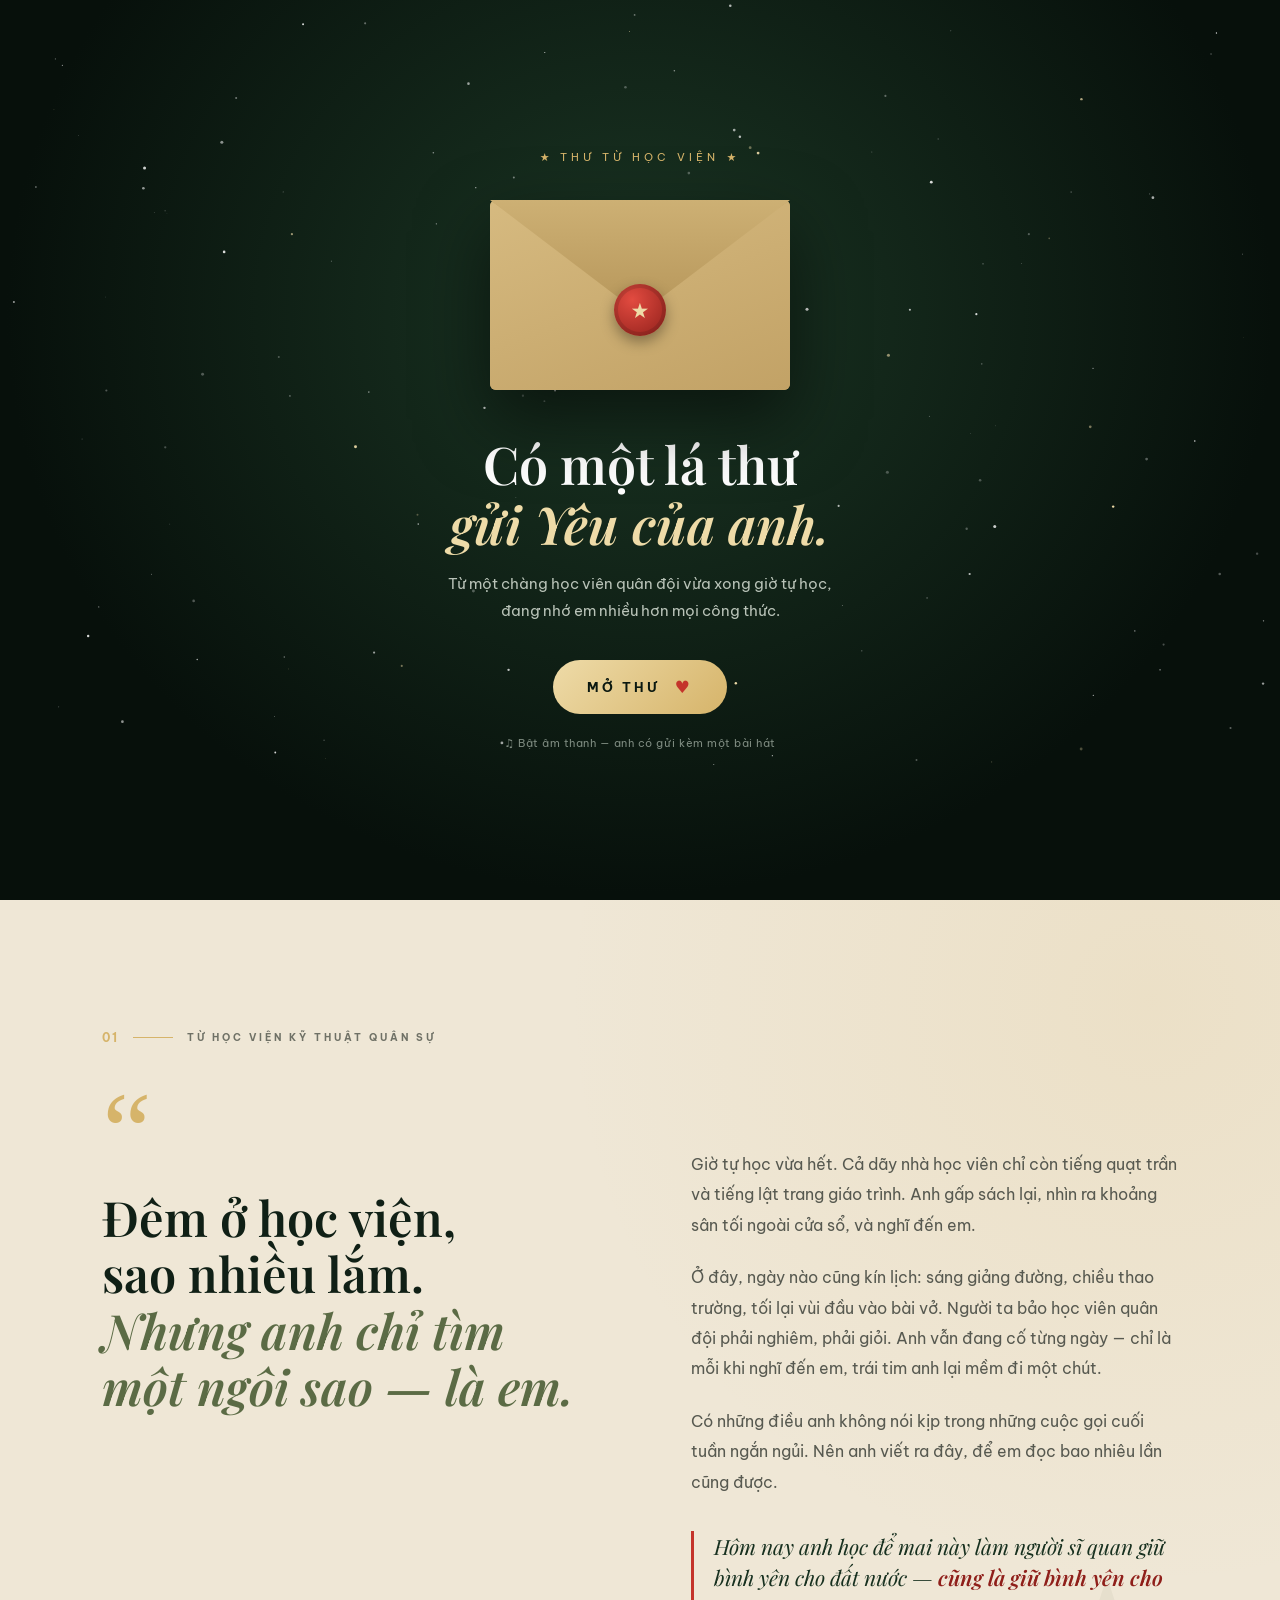
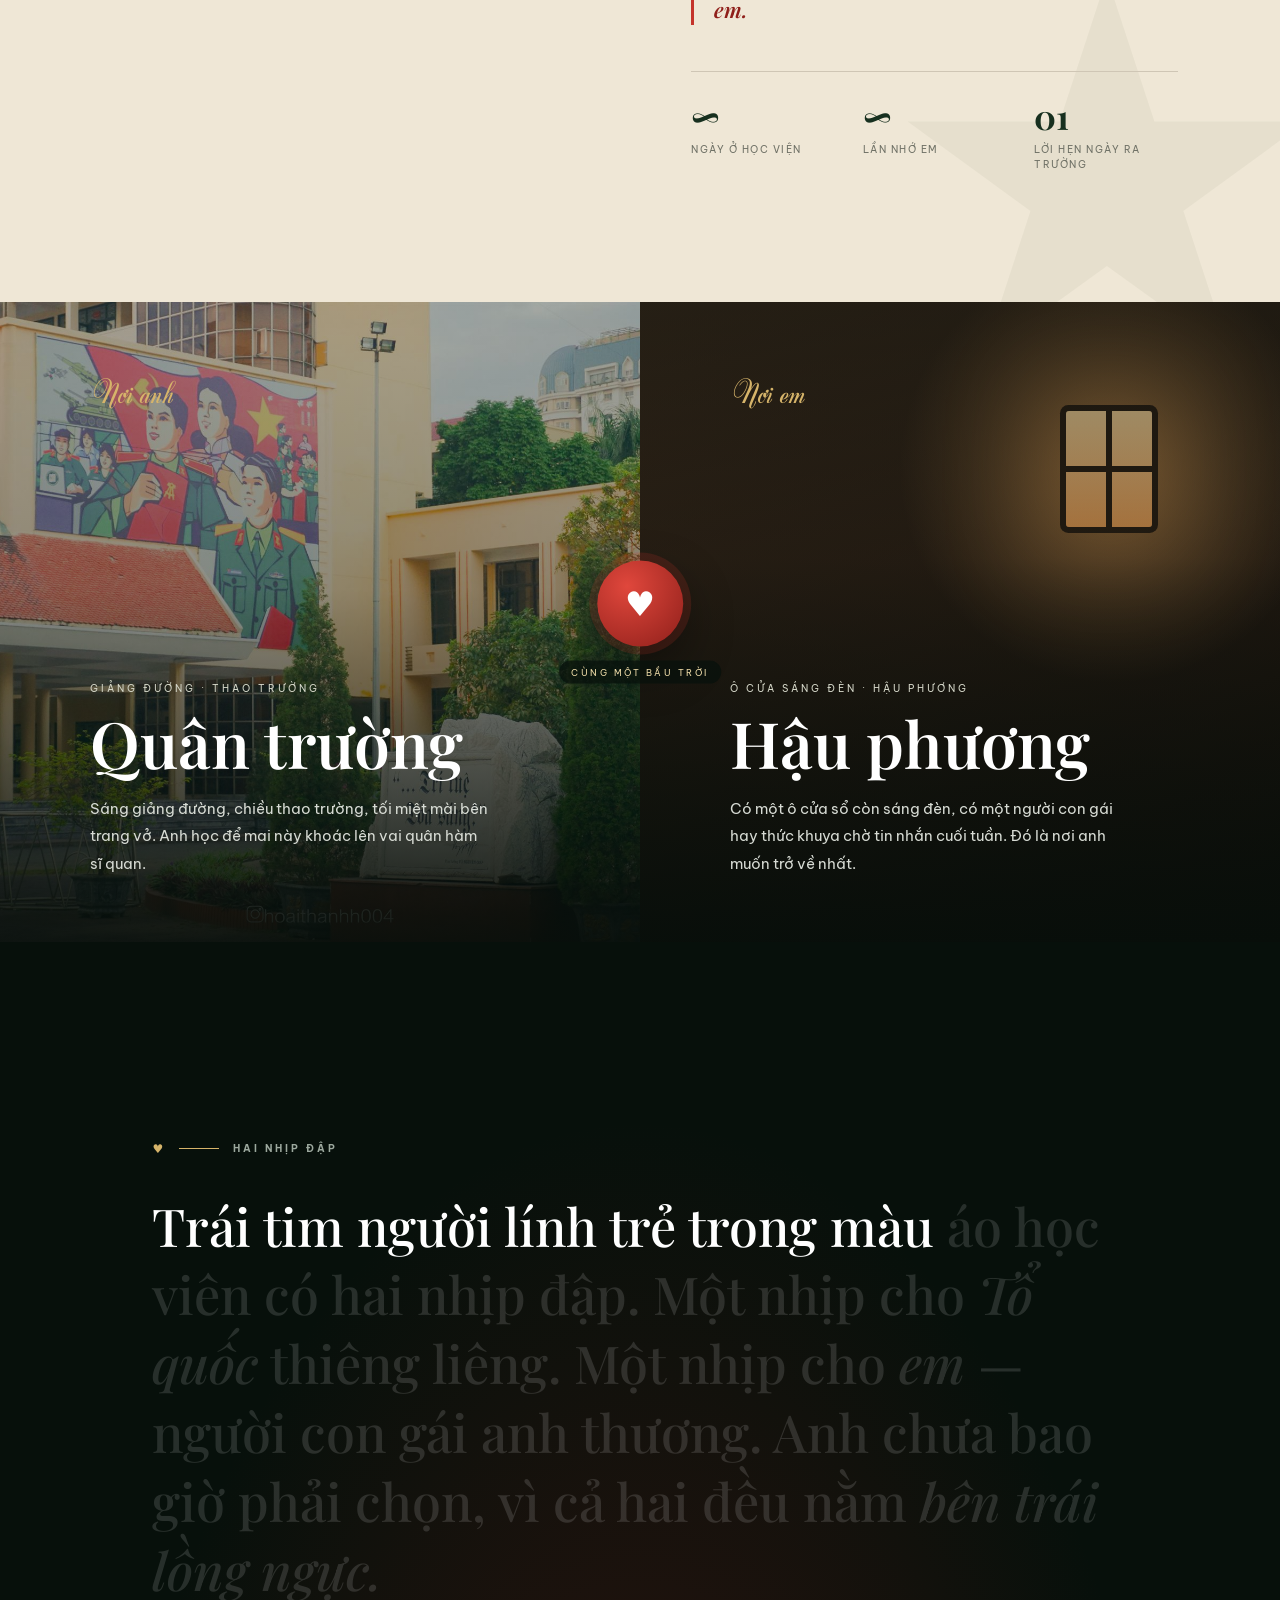
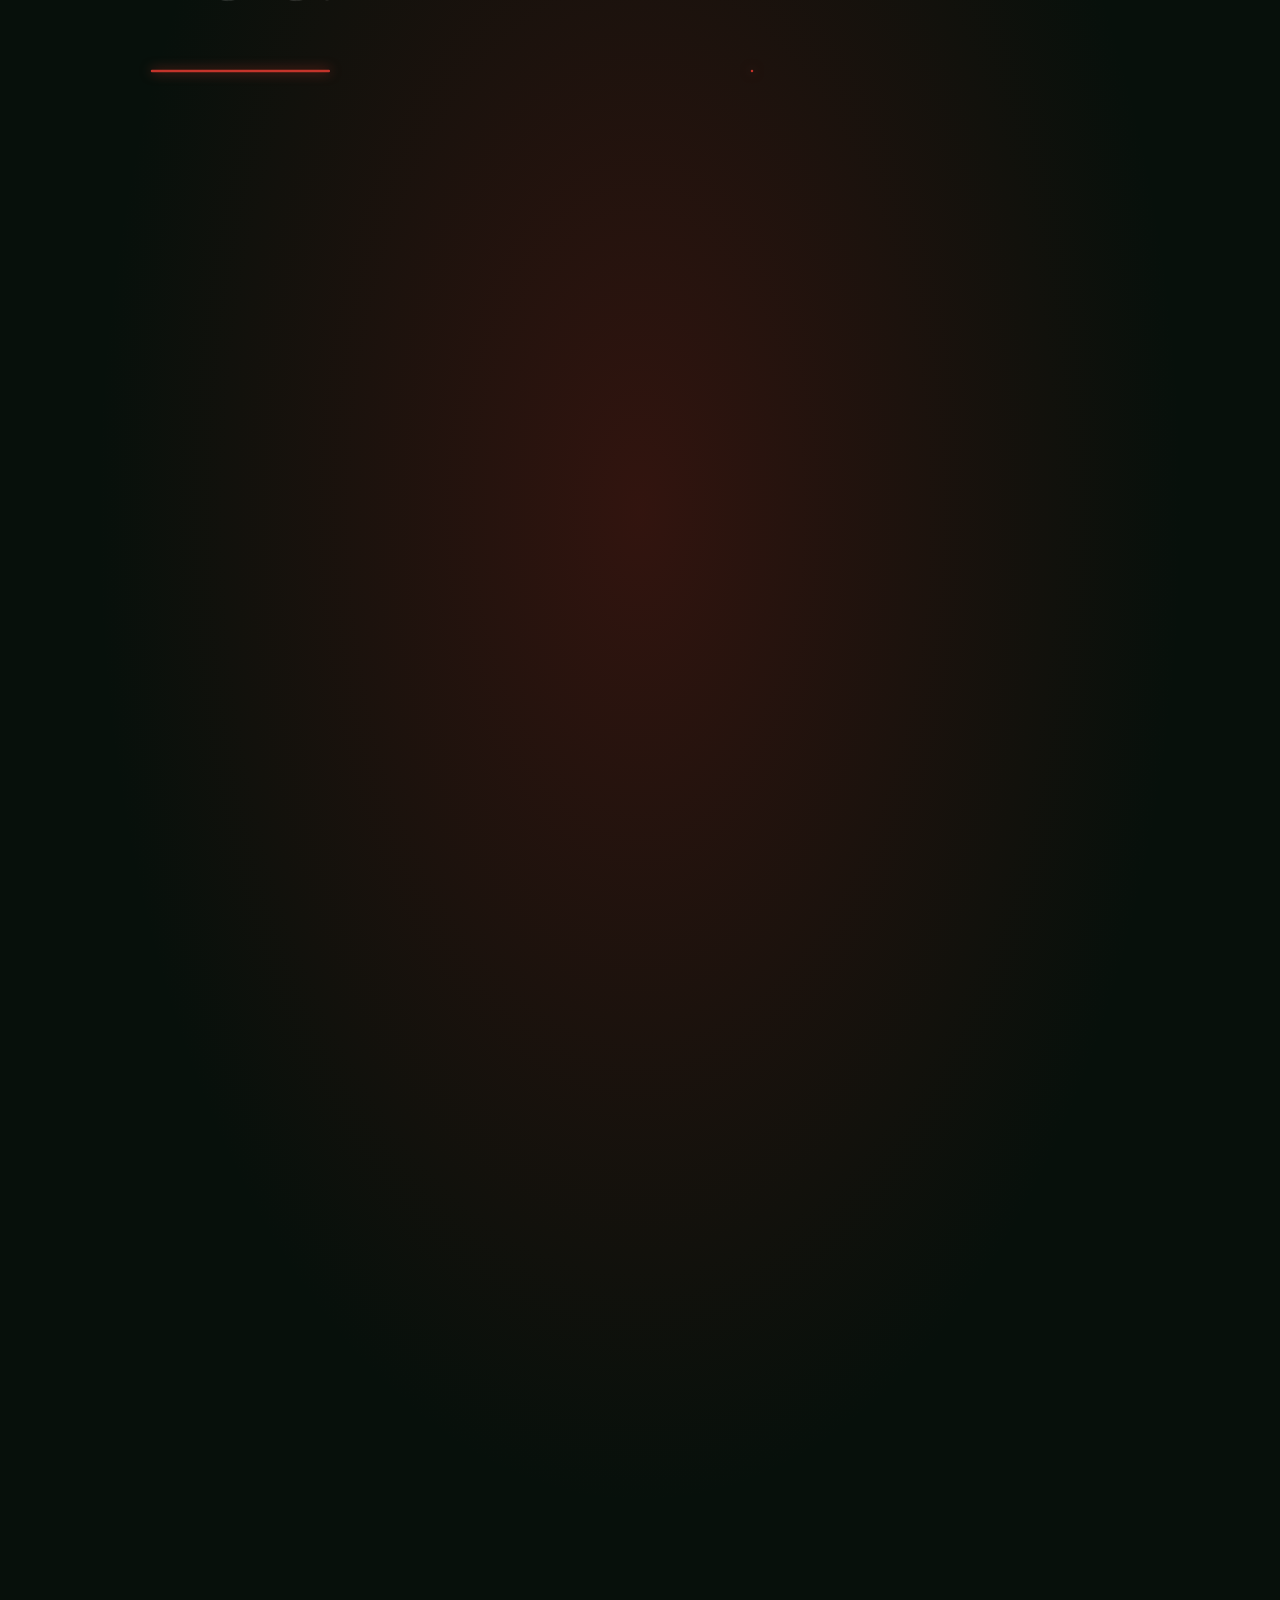
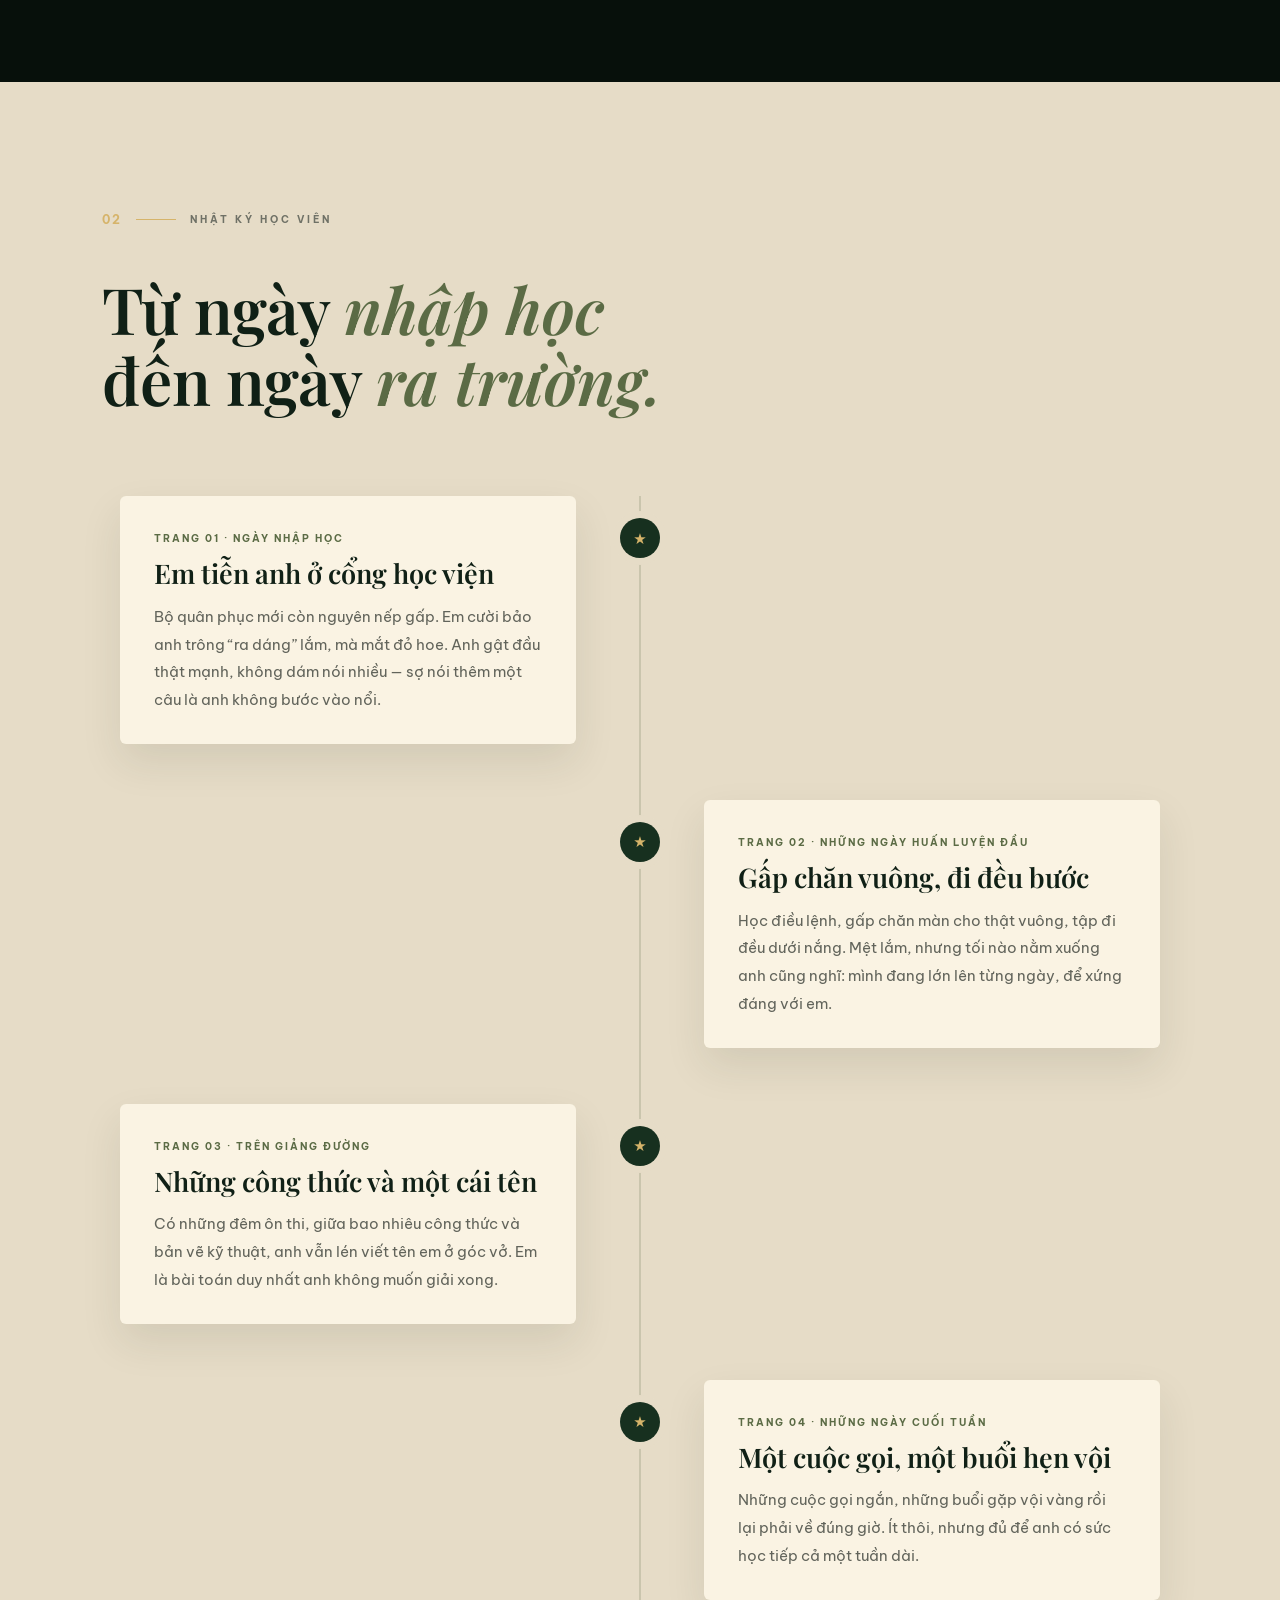
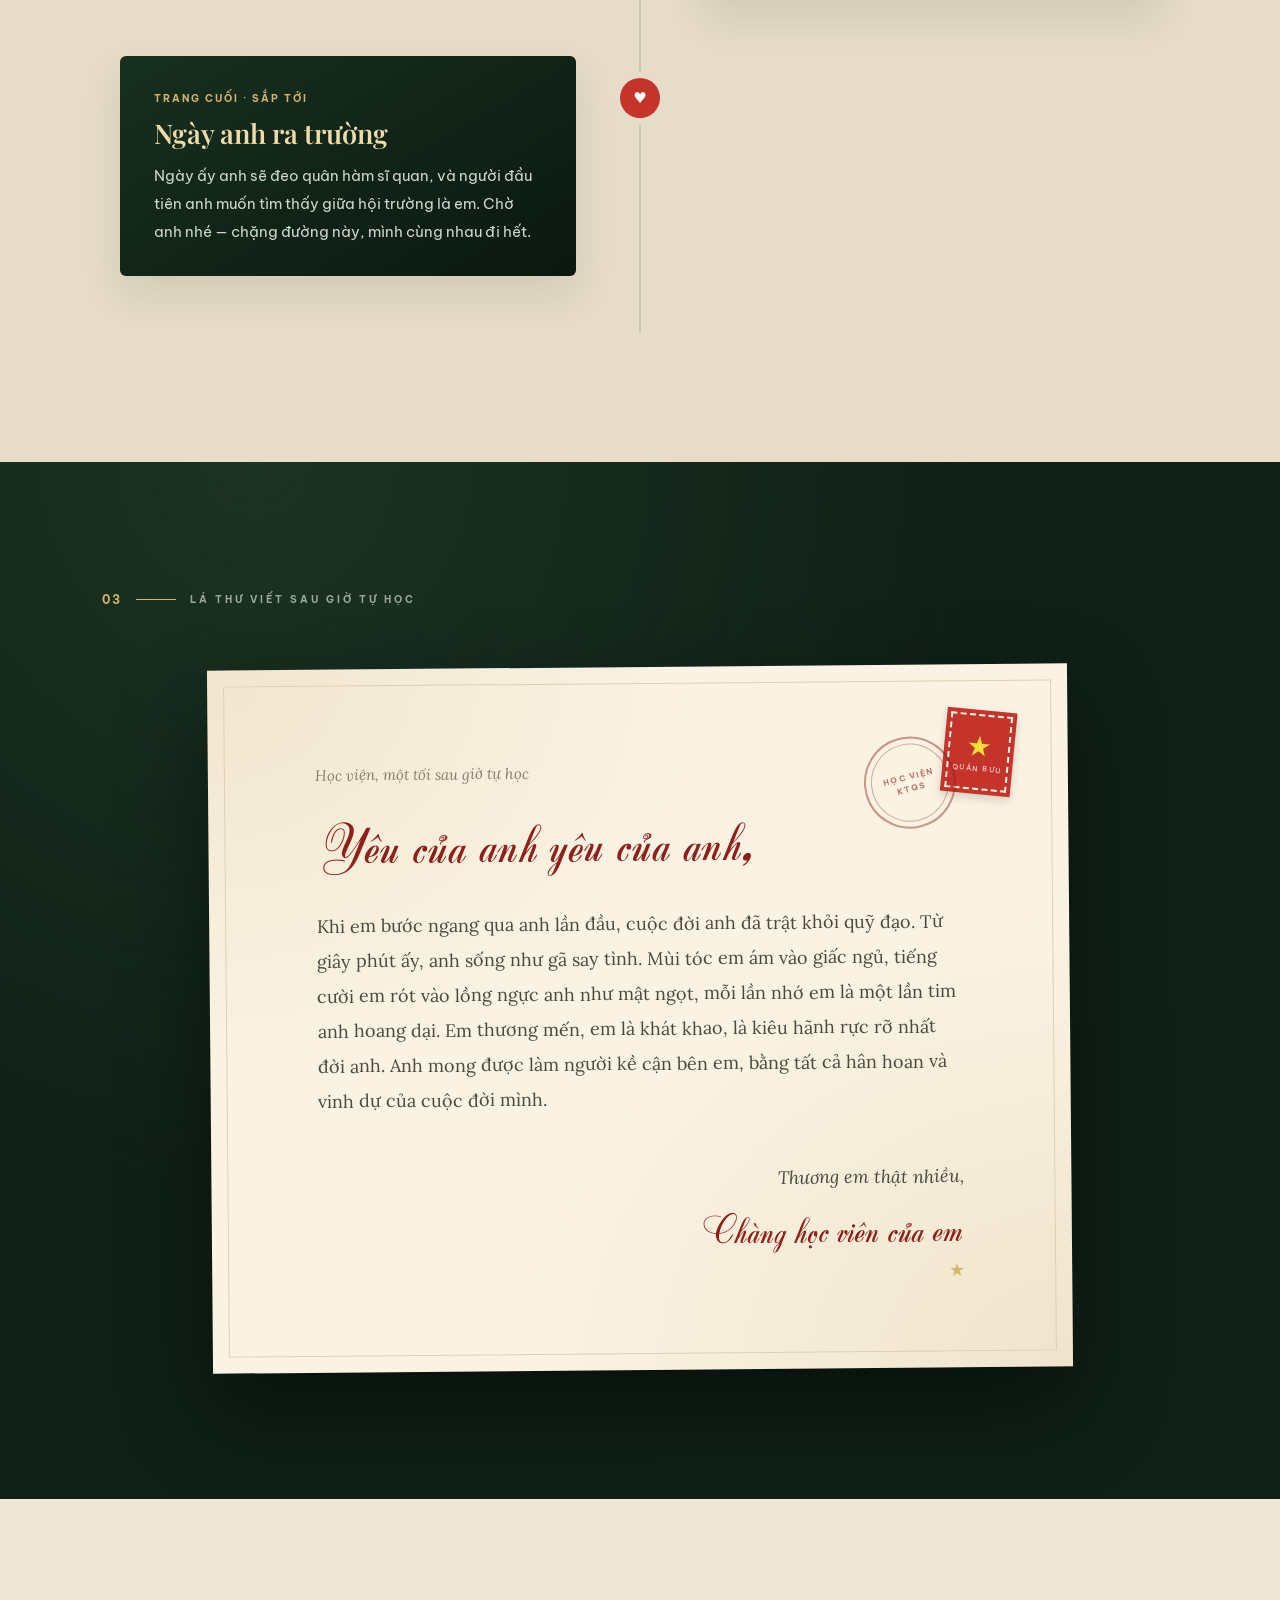
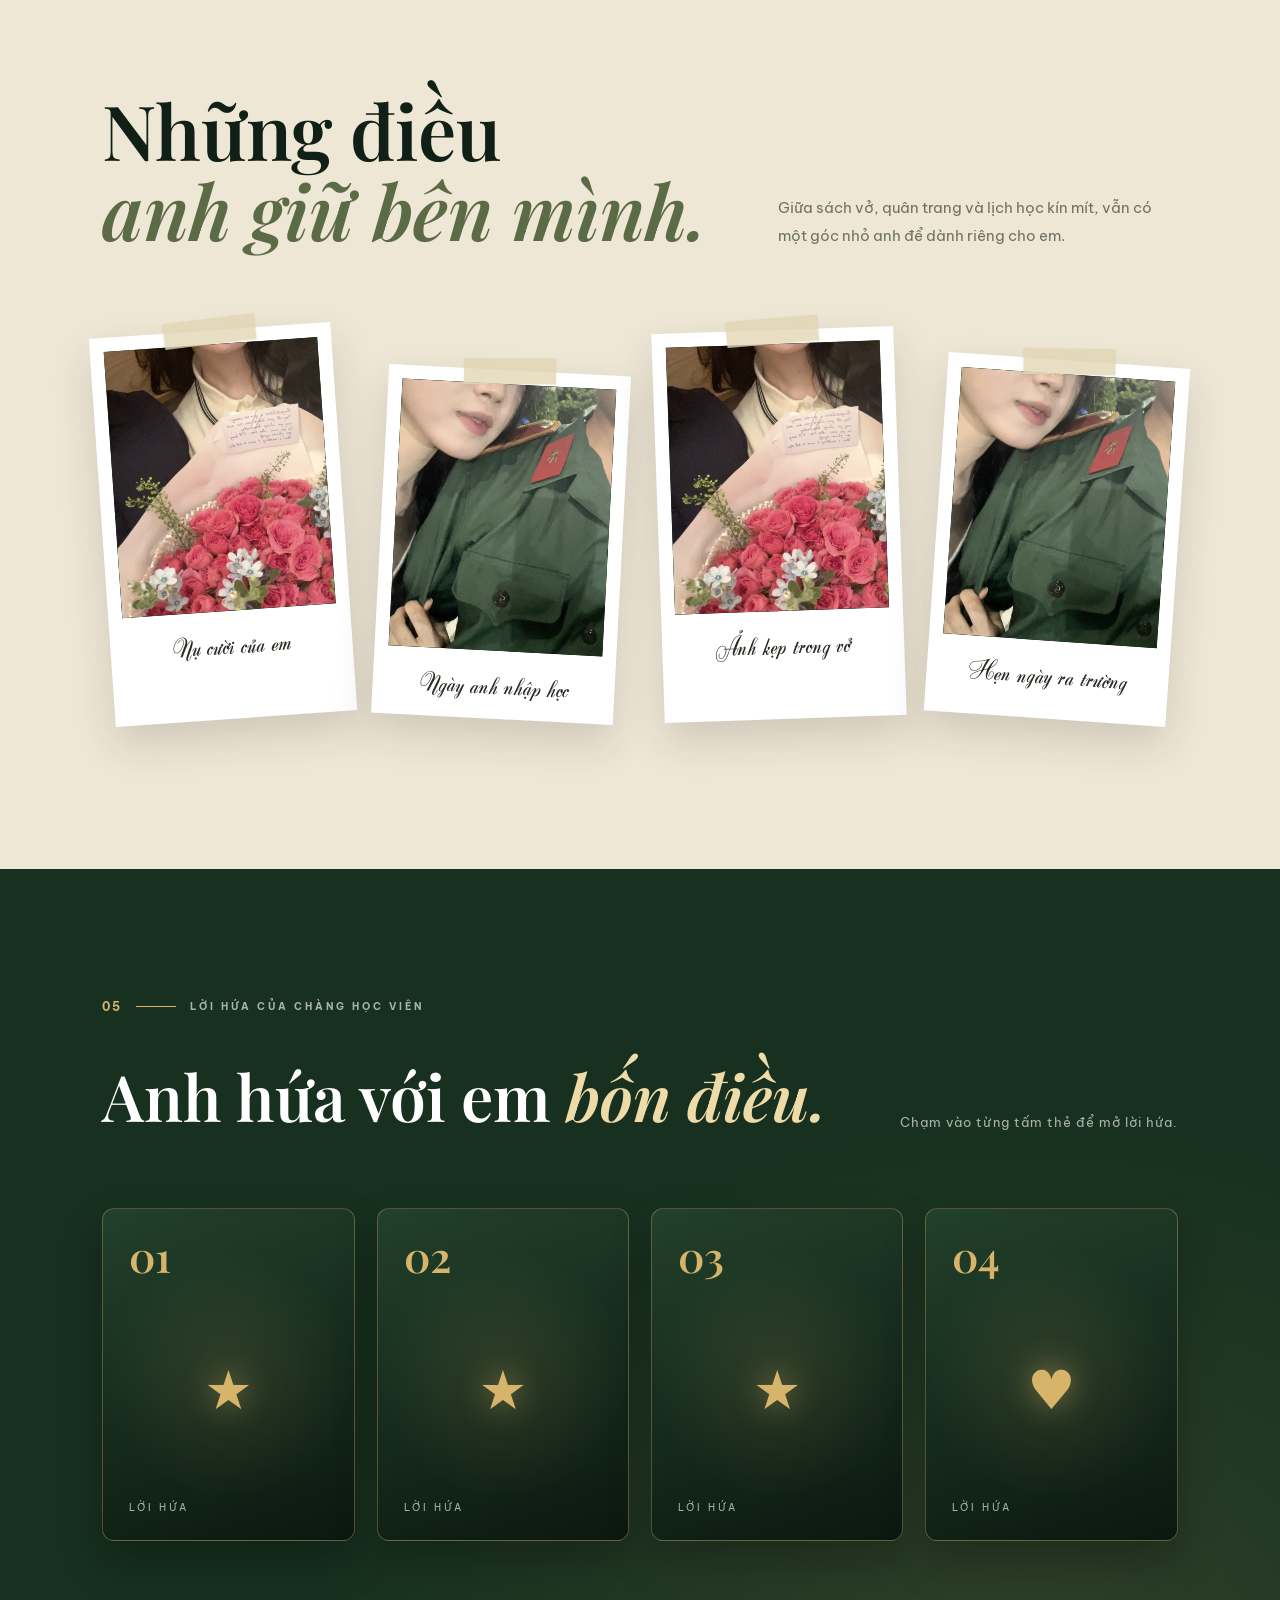
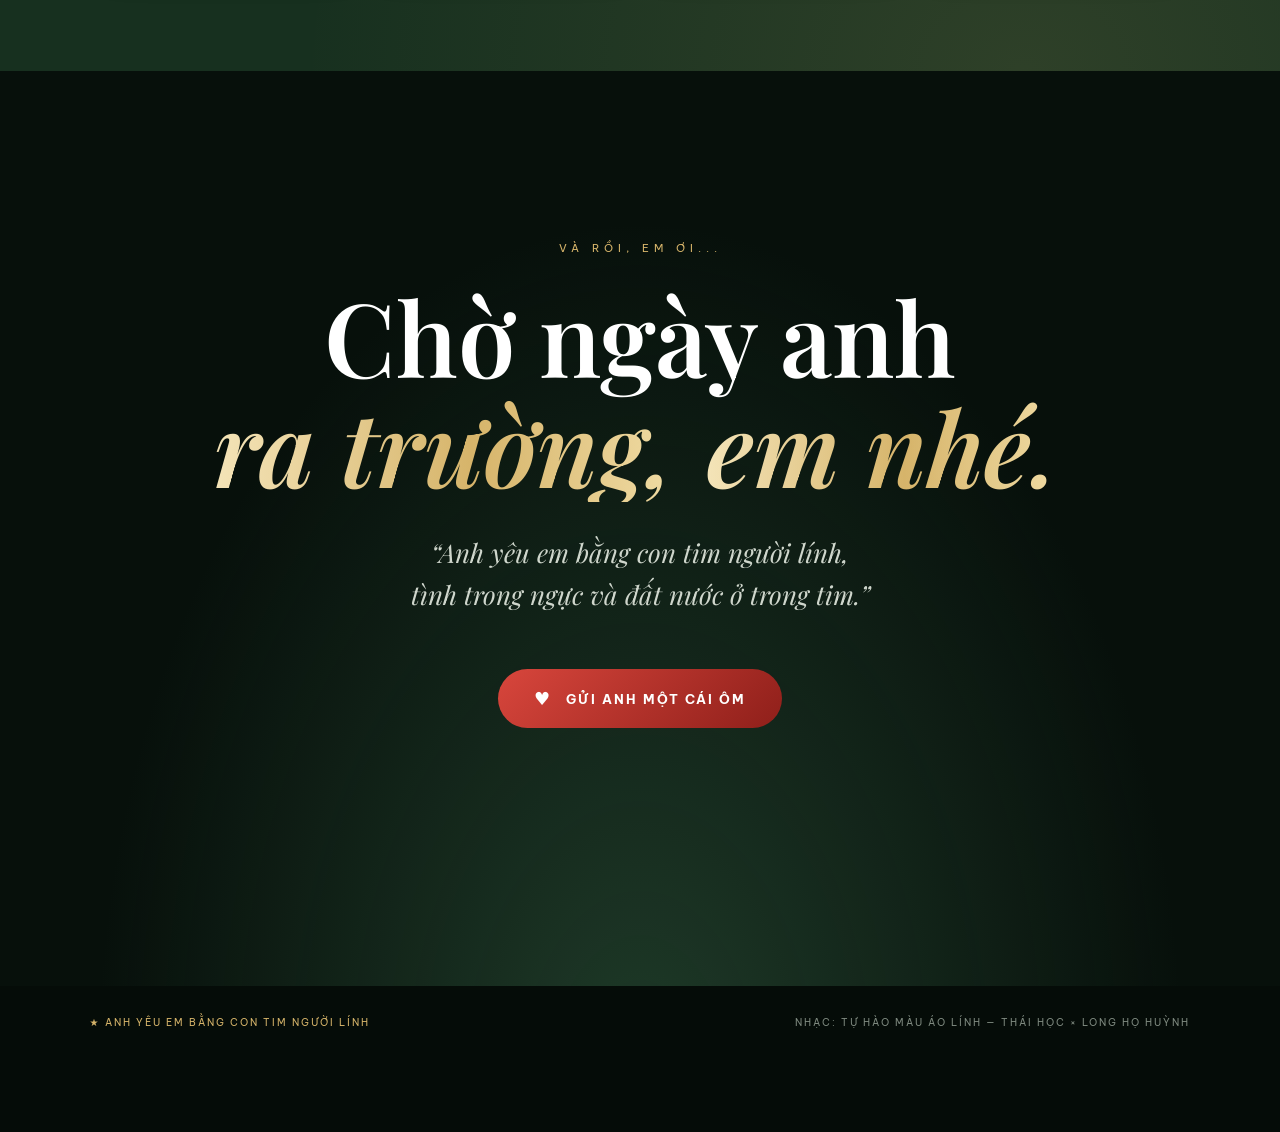
==== commit 908d6949: "Update index.html" ====
--- a/xuandong/index.html
+++ b/xuandong/index.html
@@ -414,7 +414,7 @@
             <p class="letter-date">Học viện, một tối sau giờ tự học</p>
 
             <h2 class="letter-greeting">
-                <span class="js-greeting">Em yêu của anh,</span>
+                <span class="js-greeting">Yêu của anh,</span>
             </h2>
 
 
